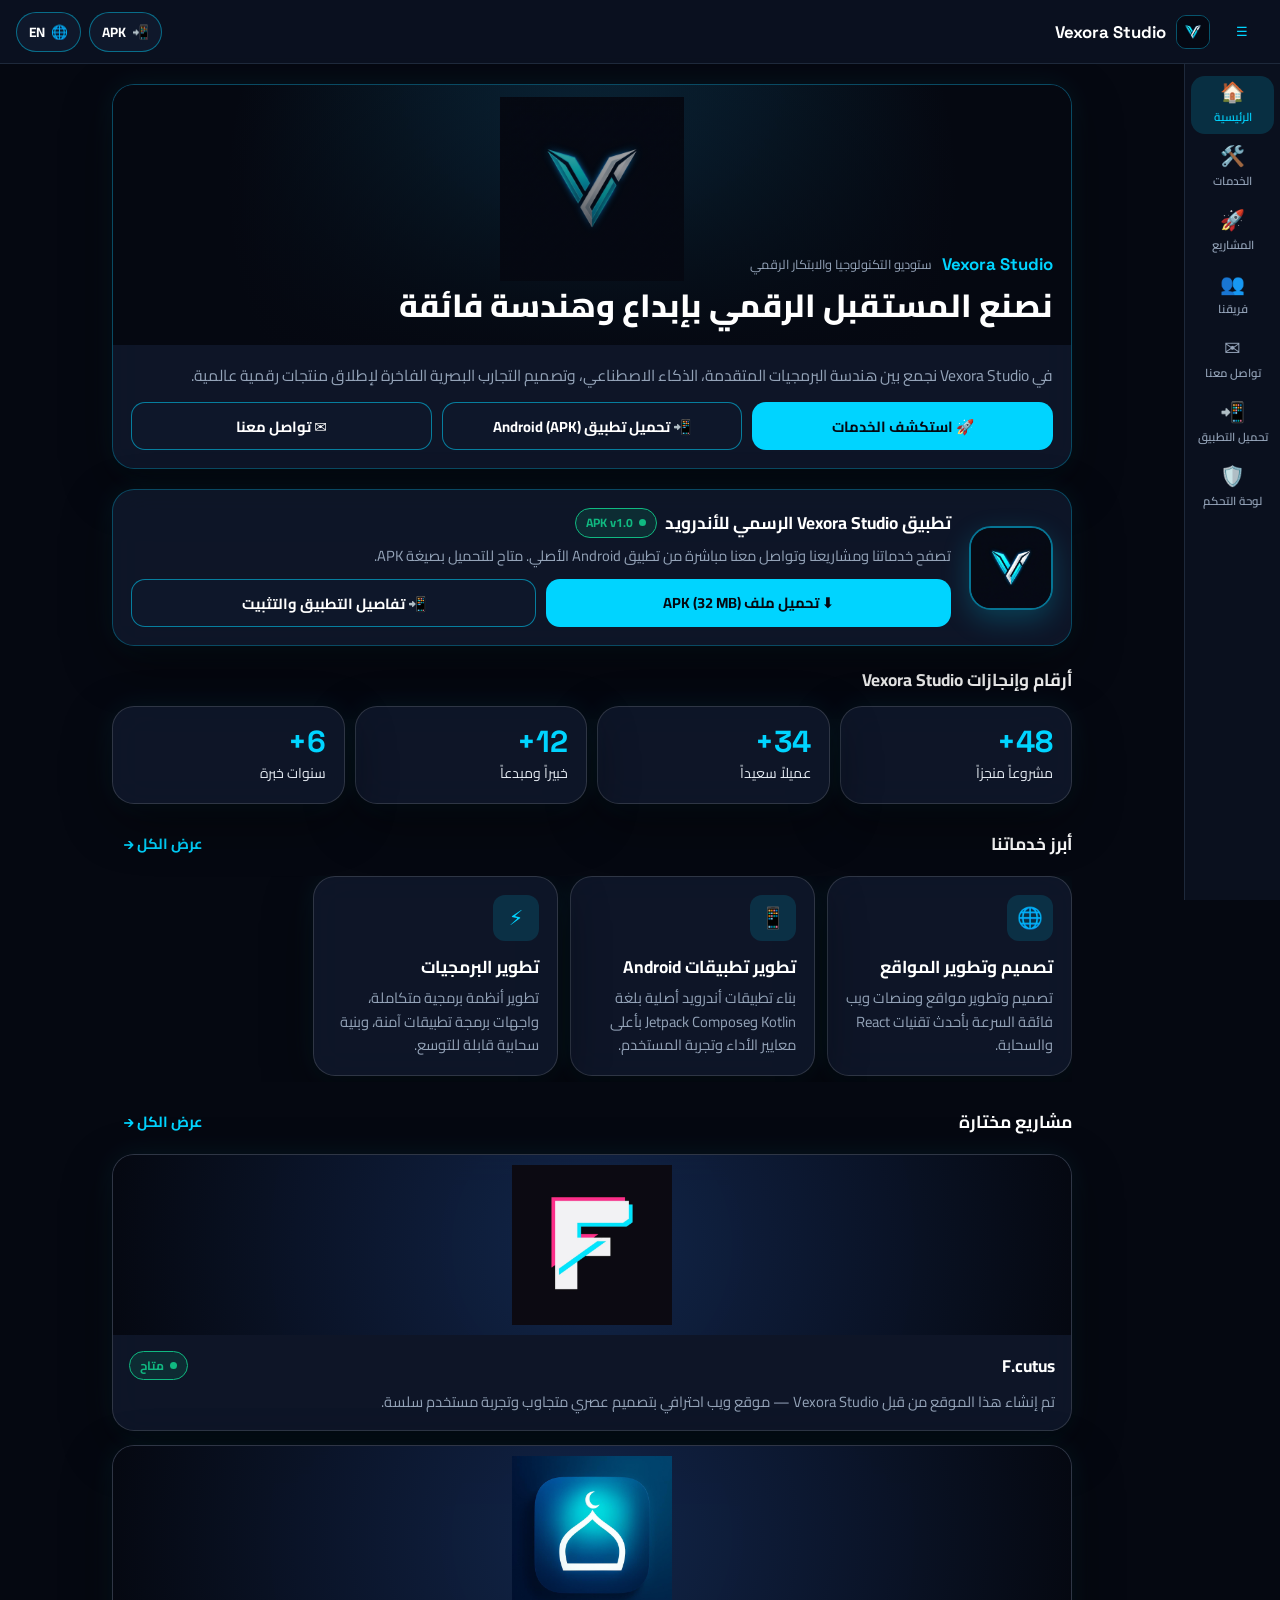
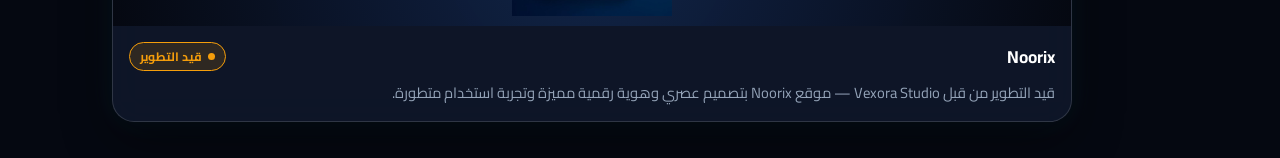
==== index.html @ 7e437d77 "chore: add cache busting to assets Append version query strings to CSS and JS file references to ens" ====
<!DOCTYPE html>
<html lang="ar" dir="rtl">
<head>
  <meta charset="UTF-8" />
  <meta name="viewport" content="width=device-width, initial-scale=1.0" />
  <title>Vexora Studio — ستوديو التكنولوجيا والابتكار الرقمي</title>
  <meta name="description" content="Vexora Studio — تصميم وتطوير المواقع، تطبيقات Android، الذكاء الاصطناعي، والهوية البصرية." />
  <meta property="og:image" content="website/vexora-logo.png" />
  <link id="faviconLink" rel="icon" type="image/png" href="website/vexora-logo.png" />
  <link rel="preconnect" href="https://fonts.googleapis.com" />
  <link rel="preconnect" href="https://fonts.gstatic.com" crossorigin />
  <link href="https://fonts.googleapis.com/css2?family=Cairo:wght@400;600;700;800&family=Plus+Jakarta+Sans:wght@400;500;600;700;800&family=Space+Grotesk:wght@500;700&display=swap" rel="stylesheet" />
  <link rel="stylesheet" href="website/styles.css?v=20261126" />
</head>
<body>
  <div class="ambient-bg" aria-hidden="true">
    <div class="glow glow-cyan"></div>
    <div class="glow glow-blue"></div>
  </div>

  <!-- TopAppBar -->
  <header class="top-app-bar">
    <div class="topbar-start">
      <button id="mobileMenuBtn" class="icon-btn" type="button" aria-label="Menu">☰</button>
      <button id="brandHomeBtn" class="brand-btn" type="button">
        <img class="brand-svg" src="website/vexora-logo.png" alt="Vexora Studio" />
        <span class="brand-name">Vexora Studio</span>
      </button>
    </div>

    <div class="topbar-actions">
      <button id="topbarDownloadBtn" class="lang-chip" type="button" aria-label="Download Android APK">
        <span>📲</span>
        <span id="topbarDownloadLabel">APK</span>
      </button>
      <button id="langToggleBtn" class="lang-chip" type="button" aria-label="Toggle Language">
        <span>🌐</span>
        <span id="langToggleLabel">EN</span>
      </button>
    </div>
  </header>

  <!-- App Shell: NavigationRail + Screen Container -->
  <div class="app-shell">
    <aside id="navRail" class="nav-rail" aria-label="Primary Navigation"></aside>
    <main class="main-content">
      <div id="screenContainer" class="screen-container"></div>
    </main>
  </div>

  <!-- Mobile Bottom NavigationBar -->
  <nav id="bottomNav" class="bottom-nav" aria-label="Bottom Navigation"></nav>

  <!-- ModalNavigationDrawer -->
  <div id="drawerBackdrop" class="drawer-backdrop" hidden></div>
  <aside id="drawerSheet" class="drawer-sheet" hidden aria-label="Navigation Drawer">
    <div class="drawer-header">
      <div style="display:flex;align-items:center;gap:10px;">
        <img class="brand-svg" src="website/vexora-logo.png" alt="Vexora Studio" />
        <div>
          <div class="brand-name">Vexora Studio</div>
          <span id="drawerTagline" class="brand-sub">ستوديو التكنولوجيا والابتكار الرقمي</span>
        </div>
      </div>
    </div>
    <div id="drawerNavList"></div>
  </aside>

  <!-- Generic Dialog Modal -->
  <div id="modalBackdrop" class="modal-backdrop" role="dialog" aria-modal="true" hidden>
    <div class="glass-card modal-card highlight-border">
      <div class="row-between">
        <h3 id="modalTitle" class="card-title" style="color:var(--neon-cyan);"></h3>
        <button id="closeModalBtn" type="button" class="icon-btn" aria-label="Close">✕</button>
      </div>
      <div id="modalBody" class="stack-list"></div>
    </div>
  </div>

  <div id="toast" class="toast" role="status" aria-live="polite" hidden></div>

  <script src="website/app.js?v=20261126"></script>
</body>
</html>
---- website/styles.css ----
:root {
  --bg-obsidian: #050811;
  --bg-surface: #0b1120;
  --bg-elevated: #111a2e;
  --glass-fill: rgba(17, 26, 46, 0.8);
  --glass-border: rgba(0, 212, 255, 0.28);
  --glass-white-border: rgba(255, 255, 255, 0.14);

  --neon-cyan: #00d4ff;
  --neon-cyan-glow: rgba(0, 212, 255, 0.35);
  --electric-blue: #2979ff;
  --deep-cobalt: #0a2540;

  --text-primary: #ffffff;
  --text-soft: #e2e8f0;
  --text-muted: #94a3b8;
  --subtle-outline: #1e293b;

  --success: #10b981;
  --warning: #f59e0b;
  --error: #f43f5e;

  --radius-lg: 22px;
  --radius-md: 14px;
  --radius-sm: 10px;
  --shadow-glow: 0 18px 50px rgba(0, 0, 0, 0.45), 0 0 28px rgba(0, 212, 255, 0.08);
  --topbar-h: 64px;
  --bottombar-h: 68px;
  --rail-w: 96px;
}

*,
*::before,
*::after {
  box-sizing: border-box;
}

html,
body {
  margin: 0;
  padding: 0;
  min-height: 100%;
  background-color: var(--bg-obsidian);
  color: var(--text-primary);
  font-family: "Cairo", "Plus Jakarta Sans", system-ui, -apple-system, sans-serif;
  line-height: 1.6;
  overflow-x: hidden;
}

html[dir="ltr"] body {
  font-family: "Plus Jakarta Sans", "Cairo", system-ui, -apple-system, sans-serif;
}

/* Ambient VexoraBackground */
.ambient-bg {
  position: fixed;
  inset: 0;
  z-index: -1;
  pointer-events: none;
  overflow: hidden;
}

.glow {
  position: absolute;
  border-radius: 50%;
  filter: blur(110px);
}

.glow-cyan {
  width: 520px;
  height: 520px;
  top: -140px;
  inset-inline-end: -100px;
  background: radial-gradient(circle, rgba(0, 212, 255, 0.2), transparent 70%);
}

.glow-blue {
  width: 540px;
  height: 540px;
  bottom: -160px;
  inset-inline-start: -120px;
  background: radial-gradient(circle, rgba(41, 121, 255, 0.16), transparent 70%);
}

/* Top App Bar */
.top-app-bar {
  position: sticky;
  top: 0;
  z-index: 40;
  height: var(--topbar-h);
  display: flex;
  align-items: center;
  justify-content: space-between;
  padding: 0 16px;
  background: rgba(11, 17, 32, 0.94);
  backdrop-filter: blur(16px);
  border-bottom: 1px solid var(--subtle-outline);
}

.topbar-start {
  display: flex;
  align-items: center;
  gap: 10px;
}

.icon-btn {
  width: 44px;
  height: 44px;
  border-radius: 12px;
  border: 1px solid transparent;
  background: transparent;
  color: var(--neon-cyan);
  display: grid;
  place-items: center;
  cursor: pointer;
  transition: background 0.18s ease, border-color 0.18s ease;
}

.icon-btn:hover {
  background: rgba(0, 212, 255, 0.1);
  border-color: rgba(0, 212, 255, 0.28);
}

.icon-btn.danger {
  color: var(--error);
}

.icon-btn.danger:hover {
  background: rgba(244, 63, 94, 0.12);
  border-color: rgba(244, 63, 94, 0.35);
}

.brand-btn {
  display: inline-flex;
  align-items: center;
  gap: 10px;
  background: none;
  border: none;
  padding: 0;
  color: inherit;
  cursor: pointer;
  text-align: start;
}

.brand-svg {
  width: 34px;
  height: 34px;
  border-radius: 10px;
  object-fit: cover;
  border: 1px solid rgba(0, 212, 255, 0.35);
  flex-shrink: 0;
}

.brand-name {
  font-family: "Space Grotesk", "Cairo", sans-serif;
  font-weight: 700;
  font-size: 1.05rem;
}

.brand-sub {
  display: block;
  font-size: 0.72rem;
  color: var(--neon-cyan);
}

.topbar-actions {
  display: flex;
  align-items: center;
  gap: 8px;
}

.lang-chip {
  display: inline-flex;
  align-items: center;
  gap: 6px;
  min-height: 40px;
  padding: 0 12px;
  border-radius: 999px;
  border: 1px solid rgba(0, 212, 255, 0.45);
  background: rgba(17, 26, 46, 0.85);
  color: var(--text-primary);
  font-family: inherit;
  font-weight: 700;
  font-size: 0.85rem;
  cursor: pointer;
}

.lang-chip:hover {
  border-color: var(--neon-cyan);
}

.user-pill {
  display: inline-flex;
  align-items: center;
  gap: 6px;
  min-height: 40px;
  padding: 0 12px;
  border-radius: 999px;
  border: 1px solid var(--glass-white-border);
  background: rgba(17, 26, 46, 0.65);
  color: var(--text-soft);
  font-family: inherit;
  font-size: 0.82rem;
  font-weight: 600;
  cursor: pointer;
}

.user-pill:hover {
  border-color: var(--neon-cyan);
}

/* App Shell Layout (Nav Rail + Main Content) */
.app-shell {
  display: flex;
  min-height: calc(100vh - var(--topbar-h));
}

.nav-rail {
  width: var(--rail-w);
  flex-shrink: 0;
  position: sticky;
  top: var(--topbar-h);
  height: calc(100vh - var(--topbar-h));
  background: rgba(11, 17, 32, 0.92);
  border-inline-end: 1px solid var(--subtle-outline);
  display: flex;
  flex-direction: column;
  align-items: center;
  padding: 12px 6px;
  gap: 6px;
  overflow-y: auto;
}

.rail-item {
  width: 100%;
  min-height: 58px;
  padding: 6px 4px;
  border-radius: 14px;
  border: none;
  background: transparent;
  color: var(--text-muted);
  display: flex;
  flex-direction: column;
  align-items: center;
  justify-content: center;
  gap: 4px;
  font-family: inherit;
  font-size: 0.72rem;
  font-weight: 600;
  cursor: pointer;
  transition: background 0.18s ease, color 0.18s ease;
}

.rail-item:hover {
  color: var(--text-primary);
  background: rgba(255, 255, 255, 0.05);
}

.rail-item.active {
  color: var(--neon-cyan);
  background: rgba(0, 212, 255, 0.16);
}

.rail-icon {
  font-size: 1.25rem;
  line-height: 1;
}

.main-content {
  flex: 1;
  min-width: 0;
  padding: 20px 16px 36px;
  display: flex;
  justify-content: center;
}

.screen-container {
  width: min(960px, 100%);
  display: flex;
  flex-direction: column;
  gap: 20px;
}

/* Bottom Navigation Bar (Mobile) */
.bottom-nav {
  display: none;
  position: fixed;
  bottom: 0;
  inset-inline: 0;
  z-index: 40;
  height: var(--bottombar-h);
  background: rgba(11, 17, 32, 0.97);
  backdrop-filter: blur(16px);
  border-top: 1px solid var(--subtle-outline);
  padding: 4px 6px;
  justify-content: space-around;
  align-items: center;
}

.bottom-item {
  flex: 1;
  height: 56px;
  border-radius: 14px;
  border: none;
  background: transparent;
  color: var(--text-muted);
  display: flex;
  flex-direction: column;
  align-items: center;
  justify-content: center;
  gap: 3px;
  font-family: inherit;
  font-size: 0.7rem;
  font-weight: 600;
  cursor: pointer;
}

.bottom-item.active {
  color: var(--neon-cyan);
  background: rgba(0, 212, 255, 0.14);
}

/* Slide-out Modal Drawer */
.drawer-backdrop {
  position: fixed;
  inset: 0;
  z-index: 80;
  background: rgba(5, 8, 17, 0.72);
  backdrop-filter: blur(4px);
}

.drawer-backdrop[hidden] {
  display: none;
}

.drawer-sheet {
  position: fixed;
  top: 0;
  bottom: 0;
  inset-inline-start: 0;
  width: min(310px, 84vw);
  z-index: 90;
  background: var(--bg-surface);
  border-inline-end: 1px solid var(--glass-border);
  display: flex;
  flex-direction: column;
  padding: 18px 14px;
  gap: 6px;
  overflow-y: auto;
}

.drawer-sheet[hidden] {
  display: none;
}

.drawer-header {
  display: flex;
  flex-direction: column;
  gap: 6px;
  padding: 6px 8px 14px;
  border-bottom: 1px solid var(--glass-white-border);
  margin-bottom: 6px;
}

.drawer-email {
  font-size: 0.82rem;
  color: var(--neon-cyan);
  word-break: break-all;
}

.drawer-item {
  width: 100%;
  min-height: 46px;
  padding: 0 14px;
  border-radius: 12px;
  border: none;
  background: transparent;
  color: var(--text-soft);
  display: flex;
  align-items: center;
  gap: 12px;
  font-family: inherit;
  font-size: 0.94rem;
  font-weight: 600;
  cursor: pointer;
  text-align: start;
}

.drawer-item:hover {
  background: rgba(255, 255, 255, 0.06);
}

.drawer-item.active {
  background: rgba(0, 212, 255, 0.16);
  color: var(--neon-cyan);
}

.drawer-spacer {
  flex: 1;
}

.drawer-divider {
  height: 1px;
  background: var(--glass-white-border);
  margin: 8px 0;
}

/* Glass Card */
.glass-card {
  background: var(--glass-fill);
  backdrop-filter: blur(18px);
  -webkit-backdrop-filter: blur(18px);
  border: 1px solid var(--glass-white-border);
  border-radius: var(--radius-lg);
  padding: 18px;
  box-shadow: var(--shadow-glow);
}

.glass-card.highlight-border {
  border-color: var(--glass-border);
}

.glass-card.no-pad {
  padding: 0;
  overflow: hidden;
}

/* Home Hero */
.hero-banner-wrap {
  position: relative;
  height: 260px;
  width: 100%;
  overflow: hidden;
  background: radial-gradient(circle at center 38%, rgba(0, 212, 255, 0.14), #050811 72%);
}

.hero-banner-img {
  width: 100%;
  height: 100%;
  object-fit: contain;
  padding: 12px 16px 64px;
  display: block;
}

.hero-banner-gradient {
  position: absolute;
  inset: 0;
  background: linear-gradient(
    to bottom,
    rgba(5, 8, 17, 0.18) 0%,
    rgba(5, 8, 17, 0.95) 100%
  );
}

.hero-banner-overlay {
  position: absolute;
  inset-inline: 0;
  bottom: 0;
  padding: 18px;
  display: flex;
  flex-direction: column;
  gap: 8px;
}

.hero-title {
  margin: 0;
  font-size: clamp(1.35rem, 2.8vw, 2rem);
  font-weight: 800;
  line-height: 1.3;
}

.hero-body {
  padding: 18px;
  display: flex;
  flex-direction: column;
  gap: 14px;
}

.hero-subtitle {
  margin: 0;
  color: var(--text-muted);
  font-size: 0.98rem;
}

.btn-row {
  display: flex;
  flex-wrap: wrap;
  gap: 10px;
}

.btn-row > .btn {
  flex: 1;
  min-width: 150px;
}

/* Buttons */
.btn {
  display: inline-flex;
  align-items: center;
  justify-content: center;
  gap: 8px;
  min-height: 48px;
  padding: 0 18px;
  border-radius: var(--radius-md);
  font-family: inherit;
  font-size: 0.92rem;
  font-weight: 700;
  cursor: pointer;
  border: 1px solid transparent;
  text-decoration: none;
  transition: transform 0.15s ease, box-shadow 0.2s ease, background 0.2s ease;
}

.btn:hover {
  transform: translateY(-1px);
}

.btn-sm {
  min-height: 40px;
  padding: 0 14px;
  font-size: 0.84rem;
}

.btn-full {
  width: 100%;
}

.btn-primary {
  background: var(--neon-cyan);
  color: #050811;
}

.btn-outline {
  background: rgba(17, 26, 46, 0.55);
  color: var(--text-primary);
  border-color: rgba(0, 212, 255, 0.55);
}

.btn-outline:hover {
  background: rgba(0, 212, 255, 0.12);
}

.btn-text {
  background: transparent;
  color: var(--neon-cyan);
  min-height: 40px;
  padding: 0 10px;
}

/* Stats Grid (2x2 on mobile, 4 cols on wide) */
.stats-grid {
  display: grid;
  grid-template-columns: repeat(4, 1fr);
  gap: 10px;
}

.stat-value {
  font-family: "Space Grotesk", "Cairo", sans-serif;
  font-size: 1.9rem;
  font-weight: 700;
  color: var(--neon-cyan);
  line-height: 1.1;
}

.stat-label {
  margin-top: 4px;
  font-size: 0.88rem;
  color: var(--text-soft);
}

/* Section Headers */
.section-header-row {
  display: flex;
  align-items: center;
  justify-content: space-between;
  gap: 12px;
}

.screen-title {
  margin: 0;
  font-size: clamp(1.4rem, 2.5vw, 1.85rem);
  font-weight: 800;
}

.screen-subtitle {
  margin: 4px 0 0;
  color: var(--text-muted);
  font-size: 0.96rem;
}

/* Horizontal Featured Services Row */
.horizontal-scroll {
  display: flex;
  gap: 12px;
  overflow-x: auto;
  padding-bottom: 6px;
}

.featured-srv-card {
  width: 245px;
  flex-shrink: 0;
  cursor: pointer;
}

.service-icon-box {
  width: 46px;
  height: 46px;
  border-radius: 12px;
  display: grid;
  place-items: center;
  background: rgba(0, 212, 255, 0.14);
  color: var(--neon-cyan);
  font-size: 1.3rem;
}

/* Filter Chips & Segmented Tabs */
.chips-scroll {
  display: flex;
  flex-wrap: wrap;
  gap: 8px;
}

.chip-btn {
  min-height: 38px;
  padding: 0 14px;
  border-radius: 999px;
  border: 1px solid var(--subtle-outline);
  background: var(--bg-surface);
  color: var(--text-soft);
  font-family: inherit;
  font-size: 0.84rem;
  font-weight: 600;
  cursor: pointer;
}

.chip-btn.active {
  background: rgba(0, 212, 255, 0.2);
  color: var(--neon-cyan);
  border-color: var(--neon-cyan);
}

.tab-strip {
  display: flex;
  border-bottom: 1px solid var(--subtle-outline);
  background: rgba(11, 17, 32, 0.7);
  border-radius: 14px 14px 0 0;
  overflow-x: auto;
}

.tab-strip-btn {
  flex: 1;
  min-height: 48px;
  padding: 0 14px;
  border: none;
  border-bottom: 2px solid transparent;
  background: transparent;
  color: var(--text-muted);
  font-family: inherit;
  font-size: 0.9rem;
  font-weight: 700;
  cursor: pointer;
  white-space: nowrap;
}

.tab-strip-btn.active {
  color: var(--neon-cyan);
  border-bottom-color: var(--neon-cyan);
  background: rgba(0, 212, 255, 0.08);
}

/* Cards & Grids */
.stack-list {
  display: flex;
  flex-direction: column;
  gap: 14px;
}

.two-col-grid {
  display: grid;
  grid-template-columns: repeat(auto-fill, minmax(310px, 1fr));
  gap: 14px;
}

.project-img {
  width: 100%;
  height: 180px;
  object-fit: cover;
  display: block;
  background: var(--bg-surface);
}

.project-img.contain {
  object-fit: contain;
  padding: 10px;
  background: radial-gradient(circle, rgba(41, 121, 255, 0.16), #050811);
}

.card-inner {
  padding: 16px;
  display: flex;
  flex-direction: column;
  gap: 10px;
}

.row-between {
  display: flex;
  align-items: center;
  justify-content: space-between;
  gap: 10px;
}

.card-title {
  margin: 0;
  font-size: 1.08rem;
  font-weight: 700;
}

.muted-text {
  color: var(--text-muted);
  font-size: 0.92rem;
  margin: 0;
}

/* Status Pill & Tech Chip */
.status-pill {
  display: inline-flex;
  align-items: center;
  gap: 6px;
  padding: 4px 10px;
  border-radius: 999px;
  font-size: 0.76rem;
  font-weight: 700;
  border: 1px solid currentColor;
  white-space: nowrap;
}

.status-pill.cyan {
  color: var(--neon-cyan);
  background: rgba(0, 212, 255, 0.14);
}
.status-pill.success {
  color: var(--success);
  background: rgba(16, 185, 129, 0.14);
}
.status-pill.warning {
  color: var(--warning);
  background: rgba(245, 158, 11, 0.14);
}
.status-pill.error {
  color: var(--error);
  background: rgba(244, 63, 94, 0.14);
}

.pill-dot {
  width: 7px;
  height: 7px;
  border-radius: 50%;
  background: currentColor;
}

.tech-chip {
  display: inline-block;
  padding: 4px 10px;
  border-radius: 8px;
  font-size: 0.76rem;
  font-weight: 600;
  background: rgba(30, 41, 59, 0.75);
  border: 1px solid var(--glass-white-border);
  color: var(--text-soft);
}

.chips-wrap {
  display: flex;
  flex-wrap: wrap;
  gap: 6px;
}

/* Team Banner & Avatar */
.team-banner {
  width: 100%;
  height: 165px;
  object-fit: cover;
  border-radius: var(--radius-lg);
  display: block;
}

.member-row {
  display: flex;
  align-items: center;
  gap: 14px;
}

.member-avatar-img {
  width: 68px;
  height: 68px;
  border-radius: 50%;
  object-fit: cover;
  border: 2px solid var(--neon-cyan);
  flex-shrink: 0;
}

.member-avatar-fallback {
  width: 58px;
  height: 58px;
  border-radius: 50%;
  display: grid;
  place-items: center;
  background: var(--deep-cobalt);
  border: 1.5px solid var(--neon-cyan);
  color: var(--neon-cyan);
  font-weight: 700;
  font-size: 1.05rem;
  flex-shrink: 0;
}

/* Forms */
.field {
  display: flex;
  flex-direction: column;
  gap: 6px;
}

.field label {
  font-size: 0.85rem;
  font-weight: 600;
  color: var(--text-soft);
}

.field input,
.field textarea,
.field select {
  width: 100%;
  padding: 12px 14px;
  border-radius: var(--radius-sm);
  border: 1px solid var(--subtle-outline);
  background: var(--bg-surface);
  color: var(--text-primary);
  font-family: inherit;
  font-size: 0.94rem;
  outline: none;
}

.field input:focus,
.field textarea:focus,
.field select:focus {
  border-color: var(--neon-cyan);
}

.checkbox-row {
  display: flex;
  align-items: center;
  gap: 10px;
  font-size: 0.9rem;
  cursor: pointer;
}

.checkbox-row input {
  width: 18px;
  height: 18px;
  accent-color: var(--neon-cyan);
}

.error-text {
  color: var(--error);
  font-size: 0.86rem;
}

.success-text {
  color: var(--success);
  font-size: 0.86rem;
}

/* AI Assistant */
.chat-box {
  min-height: 320px;
  max-height: 430px;
  overflow-y: auto;
  display: flex;
  flex-direction: column;
  gap: 10px;
  padding: 12px;
  border-radius: var(--radius-md);
  background: rgba(5, 8, 17, 0.7);
  border: 1px solid var(--subtle-outline);
}

.chat-bubble {
  max-width: 86%;
  padding: 12px 15px;
  border-radius: 16px;
  white-space: pre-line;
  font-size: 0.92rem;
}

.chat-bubble.bot {
  align-self: flex-start;
  background: var(--bg-elevated);
  border: 1px solid rgba(0, 212, 255, 0.25);
  color: var(--text-soft);
}

.chat-bubble.user {
  align-self: flex-end;
  background: rgba(0, 212, 255, 0.16);
  border: 1px solid rgba(0, 212, 255, 0.48);
}

.chat-input-row {
  display: flex;
  gap: 10px;
}

.chat-input-row input {
  flex: 1;
  min-height: 48px;
  padding: 0 14px;
  border-radius: var(--radius-md);
  border: 1px solid var(--subtle-outline);
  background: var(--bg-surface);
  color: var(--text-primary);
  font-family: inherit;
  font-size: 0.94rem;
}

/* Modal & Toast */
.modal-backdrop {
  position: fixed;
  inset: 0;
  z-index: 100;
  background: rgba(5, 8, 17, 0.8);
  backdrop-filter: blur(8px);
  display: grid;
  place-items: center;
  padding: 16px;
}

.modal-backdrop[hidden] {
  display: none;
}

.modal-card {
  width: min(560px, 100%);
  max-height: 88vh;
  overflow-y: auto;
  display: flex;
  flex-direction: column;
  gap: 12px;
}

.pdf-frame {
  width: 100%;
  height: 420px;
  border: 1px solid var(--subtle-outline);
  border-radius: 12px;
  background: #ffffff;
}

.toast {
  position: fixed;
  bottom: 84px;
  inset-inline-end: 20px;
  z-index: 120;
  padding: 12px 18px;
  border-radius: 12px;
  background: var(--bg-elevated);
  border: 1px solid var(--neon-cyan);
  color: var(--text-primary);
  box-shadow: var(--shadow-glow);
  font-weight: 600;
}

@media (max-width: 760px) {
  .nav-rail {
    display: none;
  }

  .bottom-nav {
    display: flex;
  }

  .main-content {
    padding-bottom: calc(var(--bottombar-h) + 24px);
  }

  .stats-grid {
    grid-template-columns: repeat(2, 1fr);
  }
}

/* Android APK Download Section */
.app-download-hero {
  display: flex;
  flex-wrap: wrap;
  align-items: center;
  gap: 18px;
}

.app-icon-badge {
  width: 84px;
  height: 84px;
  border-radius: 22px;
  object-fit: cover;
  border: 2px solid rgba(0, 212, 255, 0.5);
  box-shadow: 0 10px 28px rgba(0, 212, 255, 0.22);
  flex-shrink: 0;
}

.spec-grid {
  display: grid;
  grid-template-columns: repeat(auto-fit, minmax(150px, 1fr));
  gap: 10px;
}

.spec-item {
  background: rgba(17, 26, 46, 0.55);
  border: 1px solid var(--glass-white-border);
  border-radius: 14px;
  padding: 12px;
}

.spec-label {
  font-size: 0.78rem;
  color: var(--text-muted);
}

.spec-value {
  margin-top: 4px;
  font-weight: 700;
  color: var(--neon-cyan);
  font-family: "Space Grotesk", "Cairo", sans-serif;
  word-break: break-word;
}

.install-steps {
  display: flex;
  flex-direction: column;
  gap: 12px;
}

.install-step {
  display: flex;
  align-items: flex-start;
  gap: 12px;
}

.install-step-num {
  width: 28px;
  height: 28px;
  border-radius: 50%;
  background: rgba(0, 212, 255, 0.18);
  border: 1px solid rgba(0, 212, 255, 0.45);
  color: var(--neon-cyan);
  font-weight: 700;
  font-size: 0.85rem;
  display: grid;
  place-items: center;
  flex-shrink: 0;
}
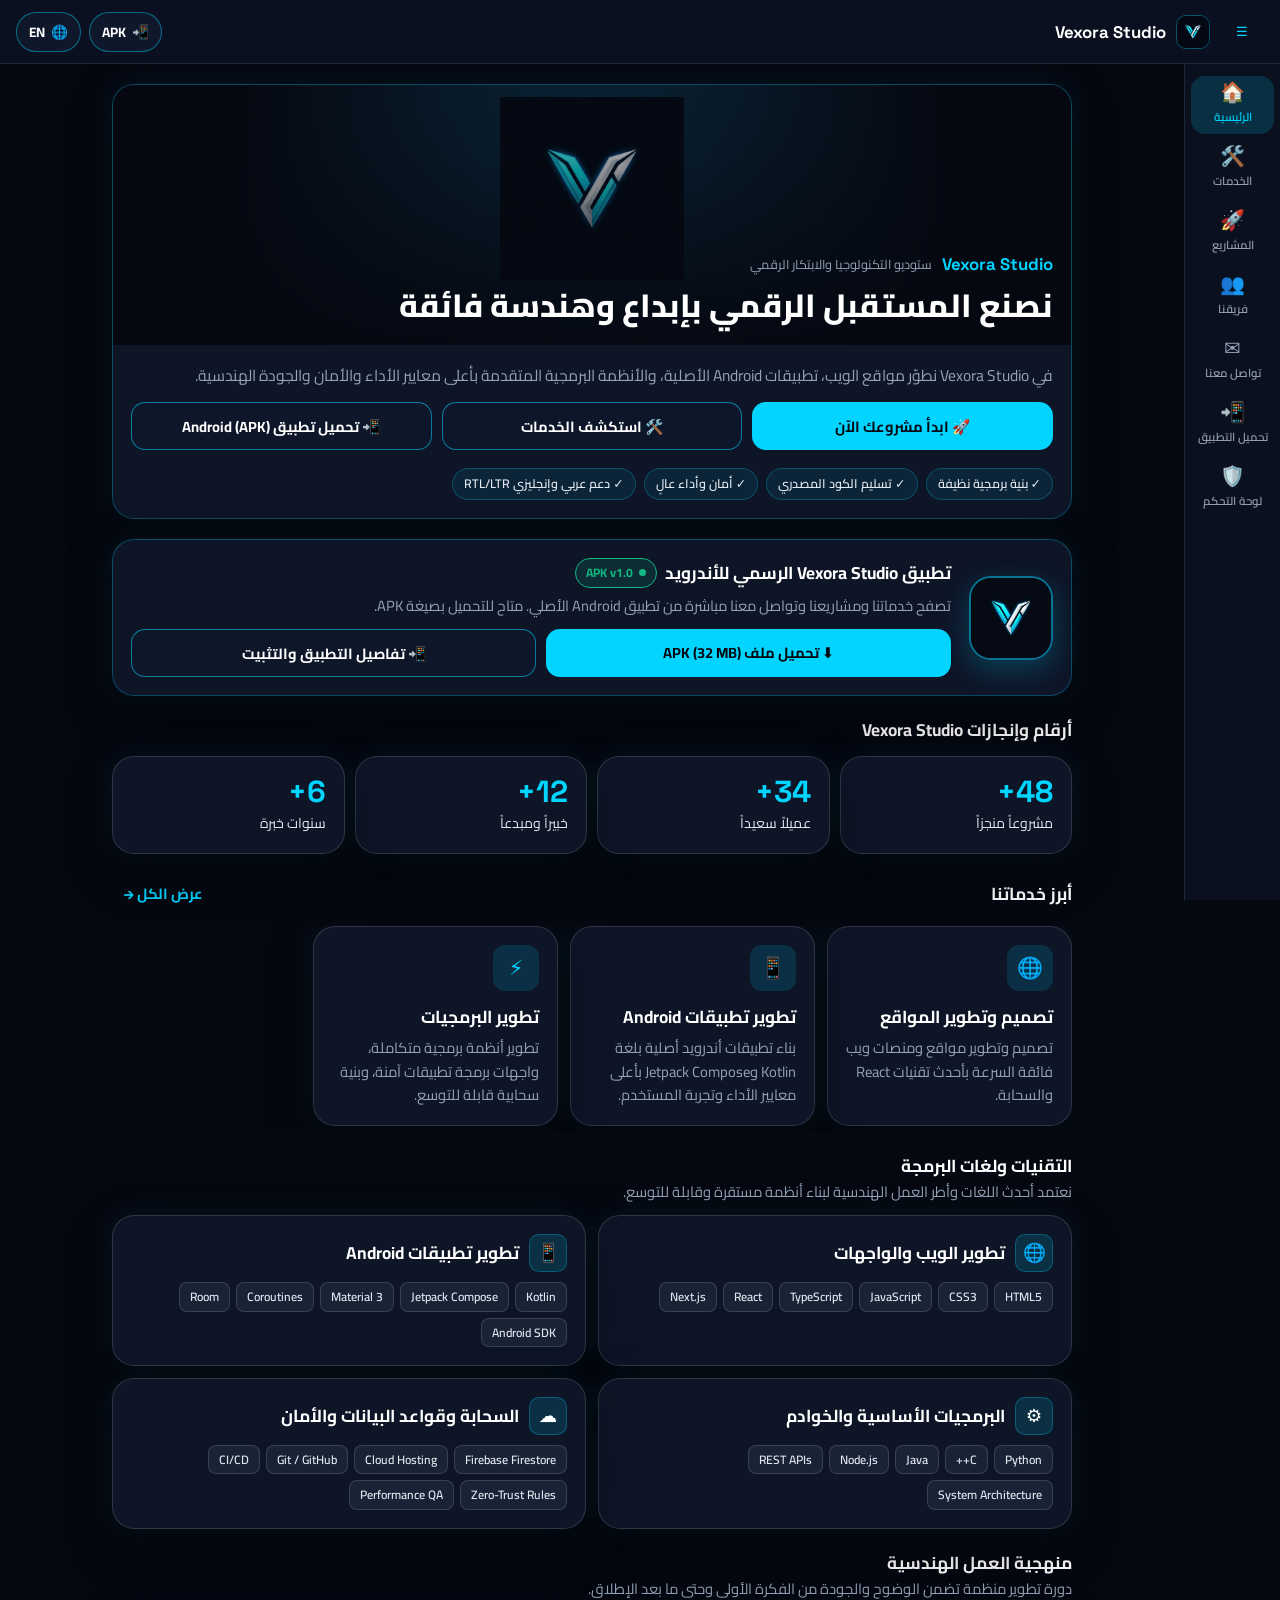
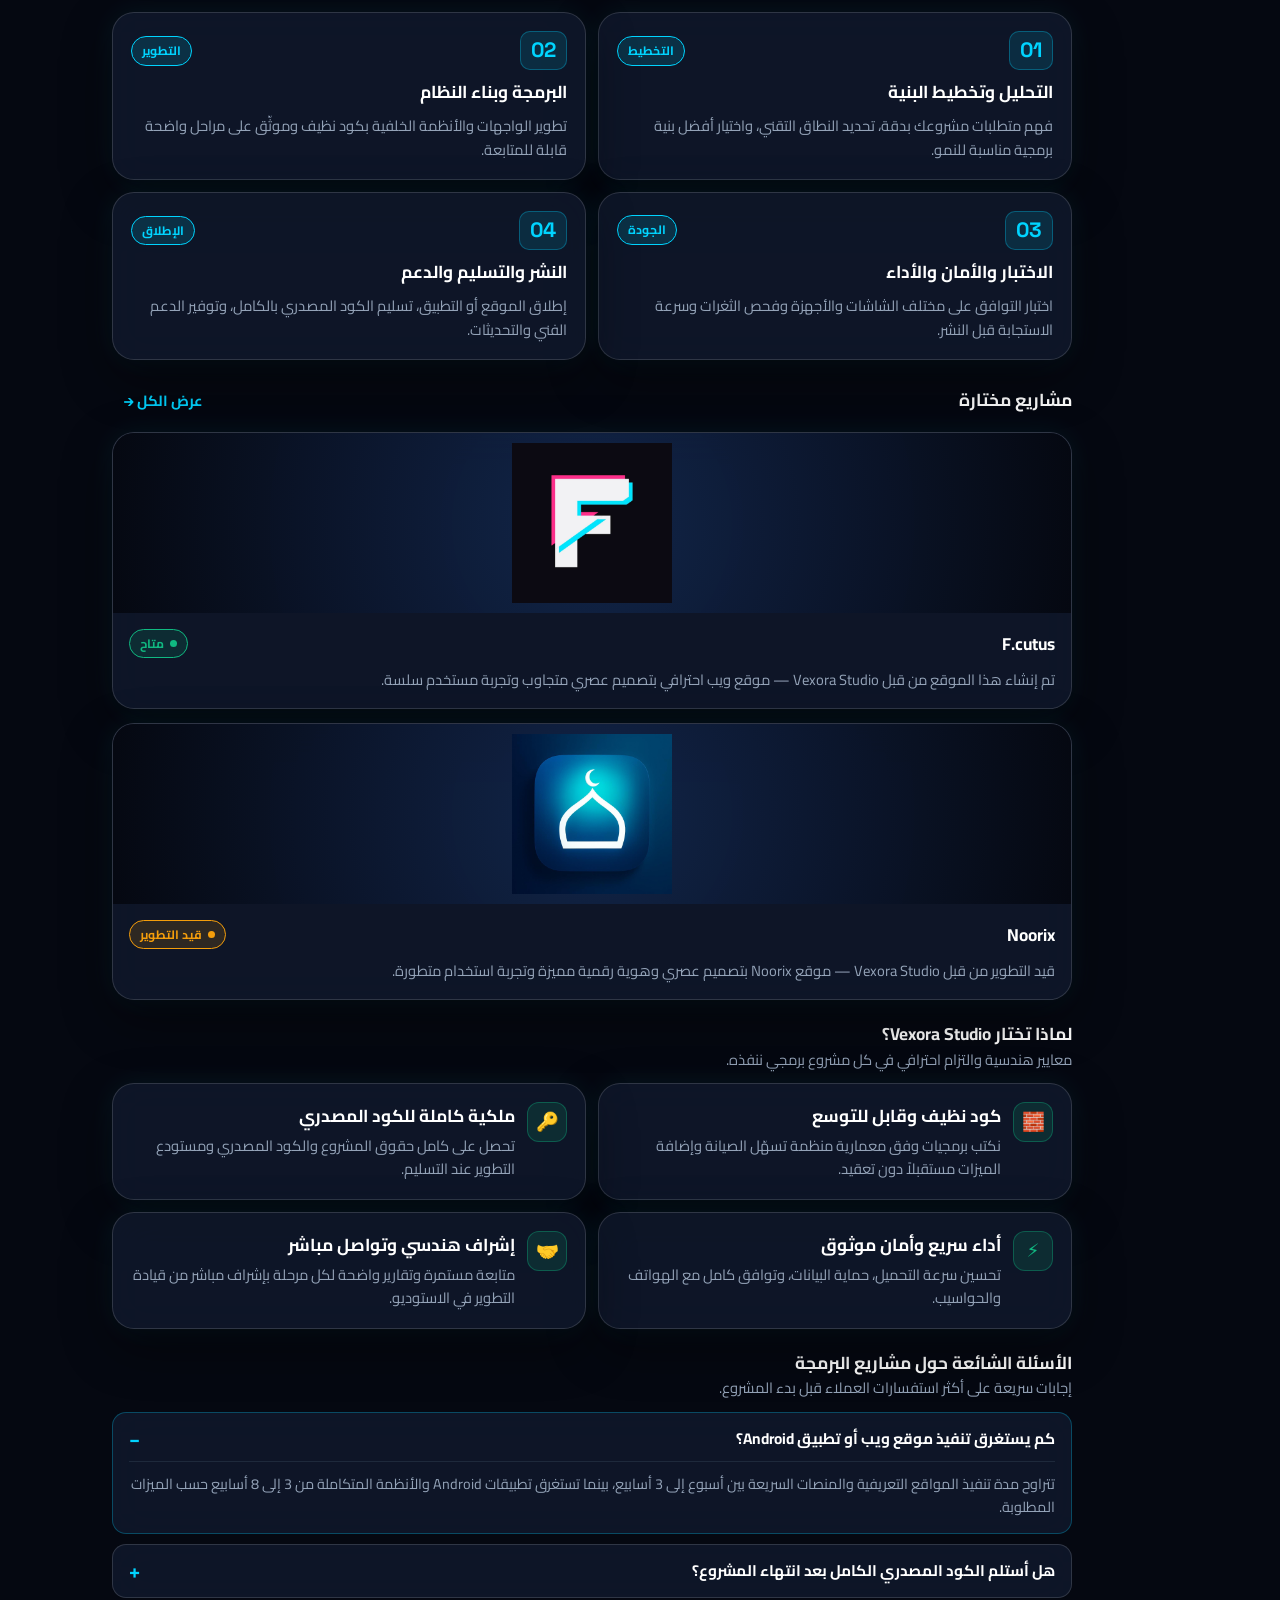
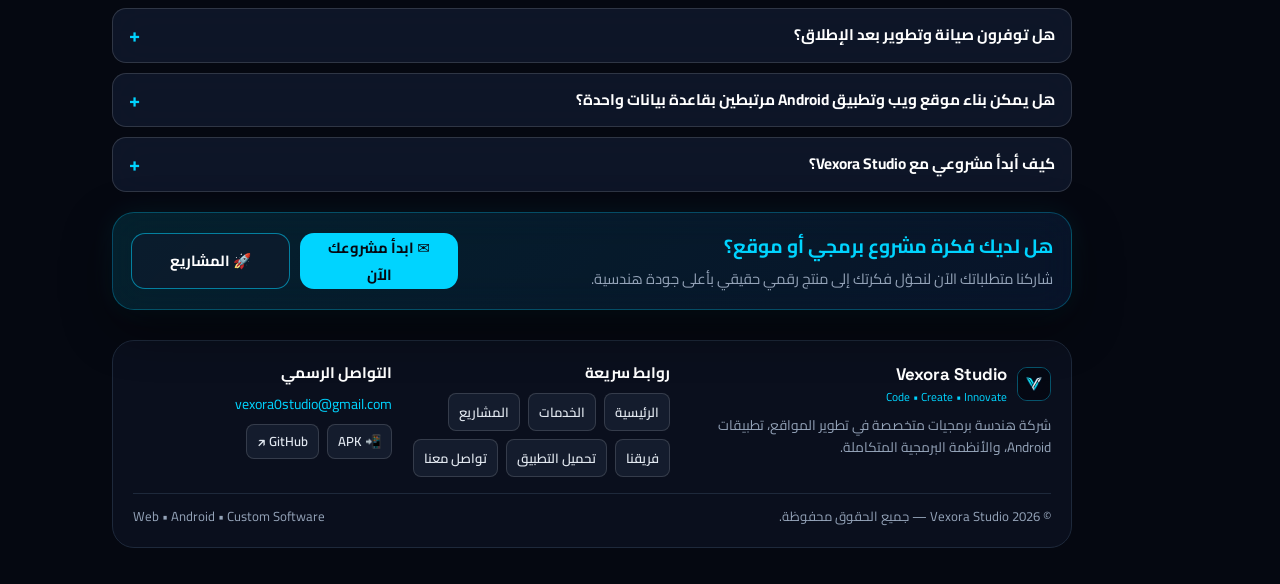
==== commit 305869a9: "feat: enhance homepage with tech stack and branding Updated meta tags for improved SEO and social sh" ====
--- a/index.html
+++ b/index.html
@@ -3,14 +3,18 @@
 <head>
   <meta charset="UTF-8" />
   <meta name="viewport" content="width=device-width, initial-scale=1.0" />
-  <title>Vexora Studio — ستوديو التكنولوجيا والابتكار الرقمي</title>
-  <meta name="description" content="Vexora Studio — تصميم وتطوير المواقع، تطبيقات Android، الذكاء الاصطناعي، والهوية البصرية." />
+  <title>Vexora Studio — شركة هندسة البرمجيات وتطوير المواقع وتطبيقات Android</title>
+  <meta name="description" content="Vexora Studio — شركة برمجيات وهندسة رقمية متخصصة في تطوير المواقع، تطبيقات Android، والأنظمة البرمجية المتكاملة." />
+  <meta name="theme-color" content="#050811" />
+  <meta property="og:title" content="Vexora Studio — Software Engineering Studio" />
+  <meta property="og:description" content="تطوير المواقع، تطبيقات Android الأصلية، والأنظمة البرمجية المتقدمة." />
+  <meta property="og:type" content="website" />
   <meta property="og:image" content="website/vexora-logo.png" />
   <link id="faviconLink" rel="icon" type="image/png" href="website/vexora-logo.png" />
   <link rel="preconnect" href="https://fonts.googleapis.com" />
   <link rel="preconnect" href="https://fonts.gstatic.com" crossorigin />
   <link href="https://fonts.googleapis.com/css2?family=Cairo:wght@400;600;700;800&family=Plus+Jakarta+Sans:wght@400;500;600;700;800&family=Space+Grotesk:wght@500;700&display=swap" rel="stylesheet" />
-  <link rel="stylesheet" href="website/styles.css?v=20261126" />
+  <link rel="stylesheet" href="website/styles.css?v=20261126b" />
 </head>
 <body>
   <div class="ambient-bg" aria-hidden="true">
@@ -79,6 +83,6 @@
 
   <div id="toast" class="toast" role="status" aria-live="polite" hidden></div>
 
-  <script src="website/app.js?v=20261126"></script>
+  <script src="website/app.js?v=20261126b"></script>
 </body>
 </html>
--- a/website/styles.css
+++ b/website/styles.css
@@ -1057,3 +1057,270 @@
   flex-shrink: 0;
 }
 
+/* Software Company Sections */
+.hero-trust-row {
+  display: flex;
+  flex-wrap: wrap;
+  gap: 8px;
+  padding-top: 4px;
+}
+
+.trust-badge {
+  display: inline-flex;
+  align-items: center;
+  gap: 6px;
+  padding: 5px 11px;
+  border-radius: 999px;
+  font-size: 0.78rem;
+  font-weight: 600;
+  color: var(--text-soft);
+  background: rgba(0, 212, 255, 0.08);
+  border: 1px solid rgba(0, 212, 255, 0.24);
+}
+
+.section-block {
+  display: flex;
+  flex-direction: column;
+  gap: 12px;
+}
+
+.section-desc {
+  margin: 0;
+  color: var(--text-muted);
+  font-size: 0.92rem;
+}
+
+.tech-stack-grid {
+  display: grid;
+  grid-template-columns: repeat(2, 1fr);
+  gap: 12px;
+}
+
+.tech-cat-card {
+  display: flex;
+  flex-direction: column;
+  gap: 10px;
+}
+
+.tech-cat-head {
+  display: flex;
+  align-items: center;
+  gap: 10px;
+}
+
+.tech-cat-icon {
+  width: 38px;
+  height: 38px;
+  border-radius: 10px;
+  display: grid;
+  place-items: center;
+  background: rgba(0, 212, 255, 0.14);
+  border: 1px solid rgba(0, 212, 255, 0.28);
+  font-size: 1.15rem;
+  flex-shrink: 0;
+}
+
+.process-grid {
+  display: grid;
+  grid-template-columns: repeat(2, 1fr);
+  gap: 12px;
+}
+
+.process-card {
+  display: flex;
+  flex-direction: column;
+  gap: 8px;
+}
+
+.process-top {
+  display: flex;
+  align-items: center;
+  justify-content: space-between;
+  gap: 8px;
+}
+
+.process-num {
+  font-family: "Space Grotesk", "Cairo", sans-serif;
+  font-size: 1.3rem;
+  font-weight: 700;
+  color: var(--neon-cyan);
+  background: rgba(0, 212, 255, 0.12);
+  border: 1px solid rgba(0, 212, 255, 0.3);
+  border-radius: 10px;
+  padding: 2px 10px;
+}
+
+.guarantees-grid {
+  display: grid;
+  grid-template-columns: repeat(2, 1fr);
+  gap: 12px;
+}
+
+.guarantee-card {
+  display: flex;
+  align-items: flex-start;
+  gap: 12px;
+}
+
+.guarantee-icon {
+  width: 40px;
+  height: 40px;
+  border-radius: 12px;
+  display: grid;
+  place-items: center;
+  background: rgba(16, 185, 129, 0.14);
+  border: 1px solid rgba(16, 185, 129, 0.35);
+  color: var(--success);
+  font-size: 1.15rem;
+  flex-shrink: 0;
+}
+
+.faq-list {
+  display: flex;
+  flex-direction: column;
+  gap: 10px;
+}
+
+.faq-item {
+  background: var(--glass-fill);
+  backdrop-filter: blur(18px);
+  -webkit-backdrop-filter: blur(18px);
+  border: 1px solid var(--glass-white-border);
+  border-radius: var(--radius-md);
+  padding: 14px 16px;
+  transition: border-color 0.2s ease;
+}
+
+.faq-item[open] {
+  border-color: var(--glass-border);
+}
+
+.faq-item summary {
+  list-style: none;
+  cursor: pointer;
+  font-weight: 700;
+  font-size: 0.96rem;
+  color: var(--text-primary);
+  display: flex;
+  align-items: center;
+  justify-content: space-between;
+  gap: 12px;
+}
+
+.faq-item summary::-webkit-details-marker {
+  display: none;
+}
+
+.faq-item summary::after {
+  content: "+";
+  color: var(--neon-cyan);
+  font-size: 1.25rem;
+  font-weight: 700;
+  line-height: 1;
+  flex-shrink: 0;
+}
+
+.faq-item[open] summary::after {
+  content: "−";
+}
+
+.faq-answer {
+  margin: 10px 0 0;
+  padding-top: 10px;
+  border-top: 1px solid var(--subtle-outline);
+  color: var(--text-muted);
+  font-size: 0.9rem;
+}
+
+.cta-banner {
+  display: flex;
+  flex-wrap: wrap;
+  align-items: center;
+  justify-content: space-between;
+  gap: 16px;
+  background: linear-gradient(135deg, rgba(0, 212, 255, 0.12), rgba(41, 121, 255, 0.1));
+}
+
+.form-two-col {
+  display: grid;
+  grid-template-columns: repeat(2, 1fr);
+  gap: 12px;
+}
+
+.sla-pill {
+  display: inline-flex;
+  align-items: center;
+  gap: 8px;
+  padding: 8px 12px;
+  border-radius: var(--radius-sm);
+  background: rgba(16, 185, 129, 0.12);
+  border: 1px solid rgba(16, 185, 129, 0.35);
+  color: var(--text-soft);
+  font-size: 0.84rem;
+}
+
+/* Site Footer */
+.site-footer {
+  margin-top: 10px;
+  padding: 20px;
+  background: rgba(11, 17, 32, 0.86);
+  border: 1px solid var(--subtle-outline);
+  border-radius: var(--radius-lg);
+  display: flex;
+  flex-direction: column;
+  gap: 16px;
+}
+
+.footer-grid {
+  display: grid;
+  grid-template-columns: 1.4fr 1fr 1fr;
+  gap: 18px;
+}
+
+.footer-links {
+  display: flex;
+  flex-wrap: wrap;
+  gap: 8px;
+}
+
+.footer-link-btn {
+  background: rgba(30, 41, 59, 0.55);
+  border: 1px solid var(--glass-white-border);
+  border-radius: 8px;
+  color: var(--text-soft);
+  padding: 6px 10px;
+  font-family: inherit;
+  font-size: 0.82rem;
+  font-weight: 600;
+  cursor: pointer;
+  text-decoration: none;
+}
+
+.footer-link-btn:hover {
+  border-color: var(--neon-cyan);
+  color: var(--neon-cyan);
+}
+
+.footer-bottom {
+  padding-top: 12px;
+  border-top: 1px solid var(--subtle-outline);
+  display: flex;
+  flex-wrap: wrap;
+  align-items: center;
+  justify-content: space-between;
+  gap: 8px;
+  font-size: 0.82rem;
+  color: var(--text-muted);
+}
+
+@media (max-width: 760px) {
+  .tech-stack-grid,
+  .process-grid,
+  .guarantees-grid,
+  .form-two-col,
+  .footer-grid {
+    grid-template-columns: 1fr;
+  }
+}
+
+
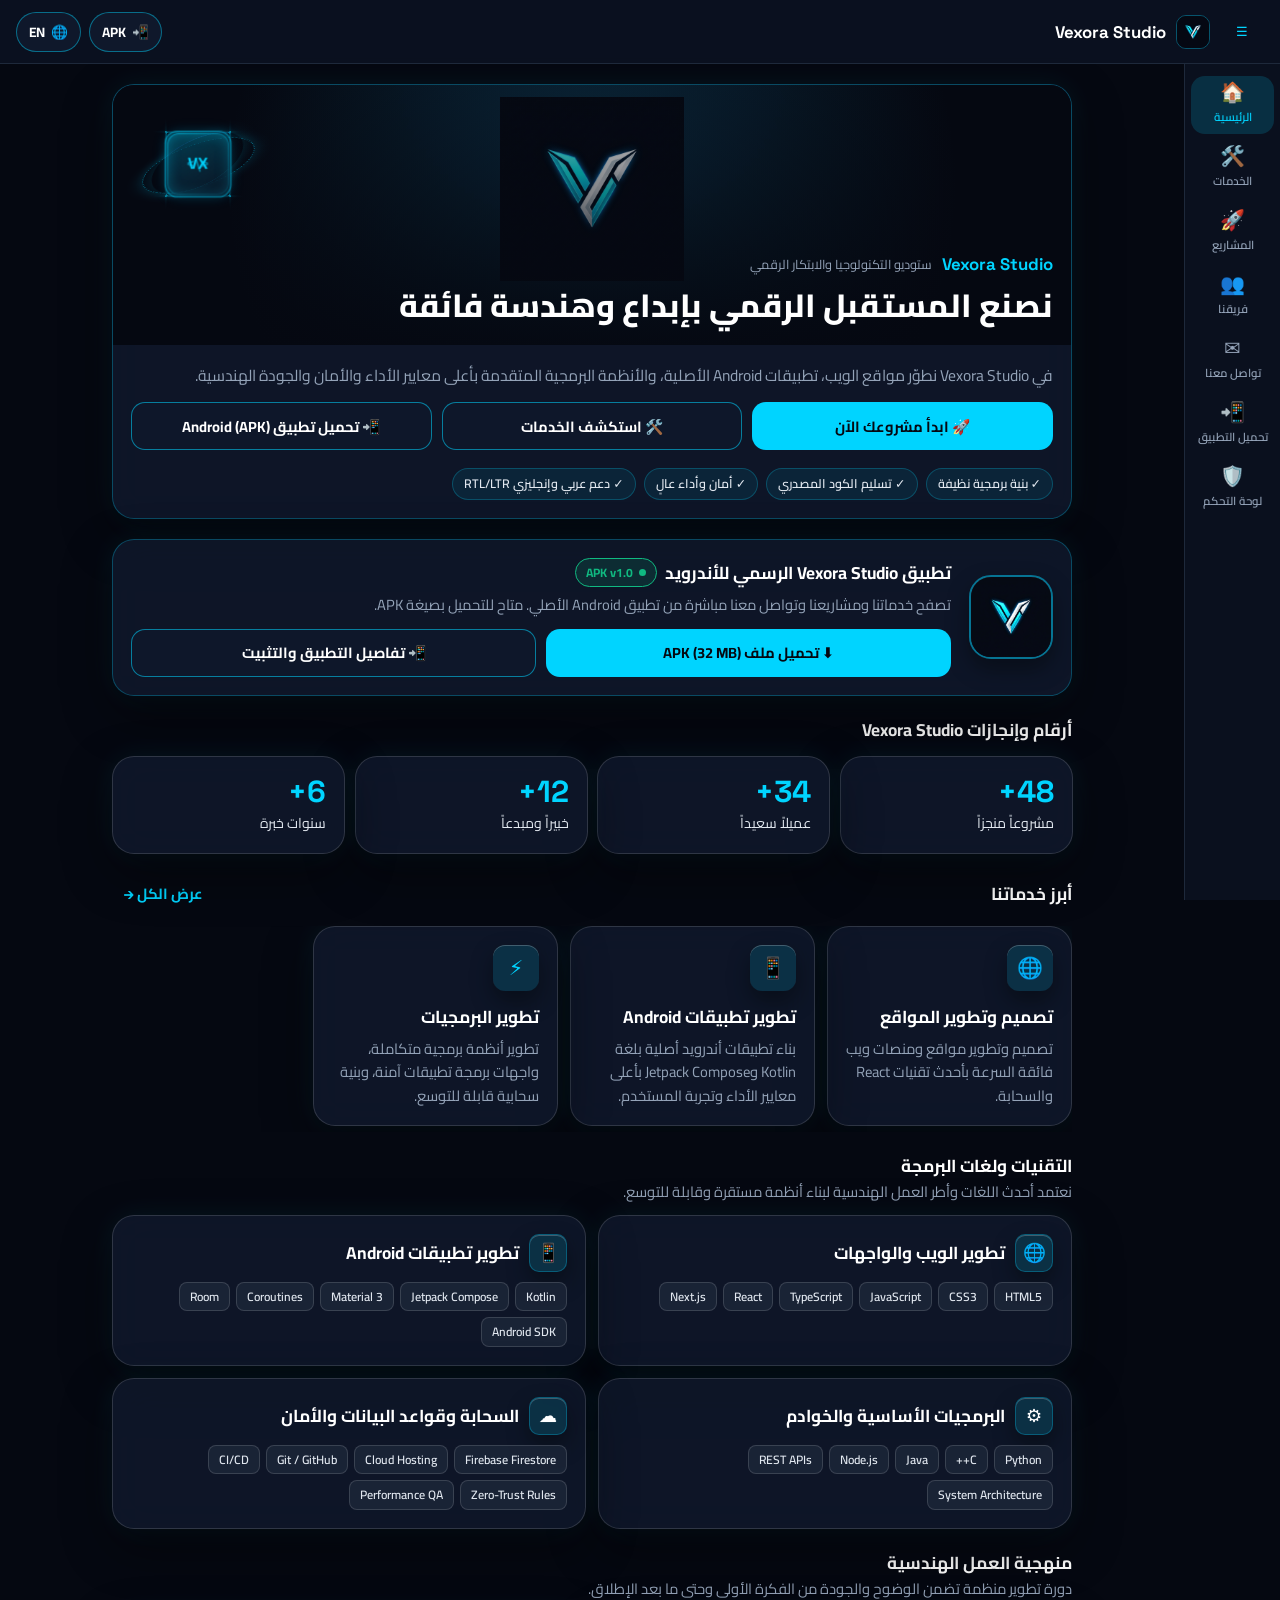
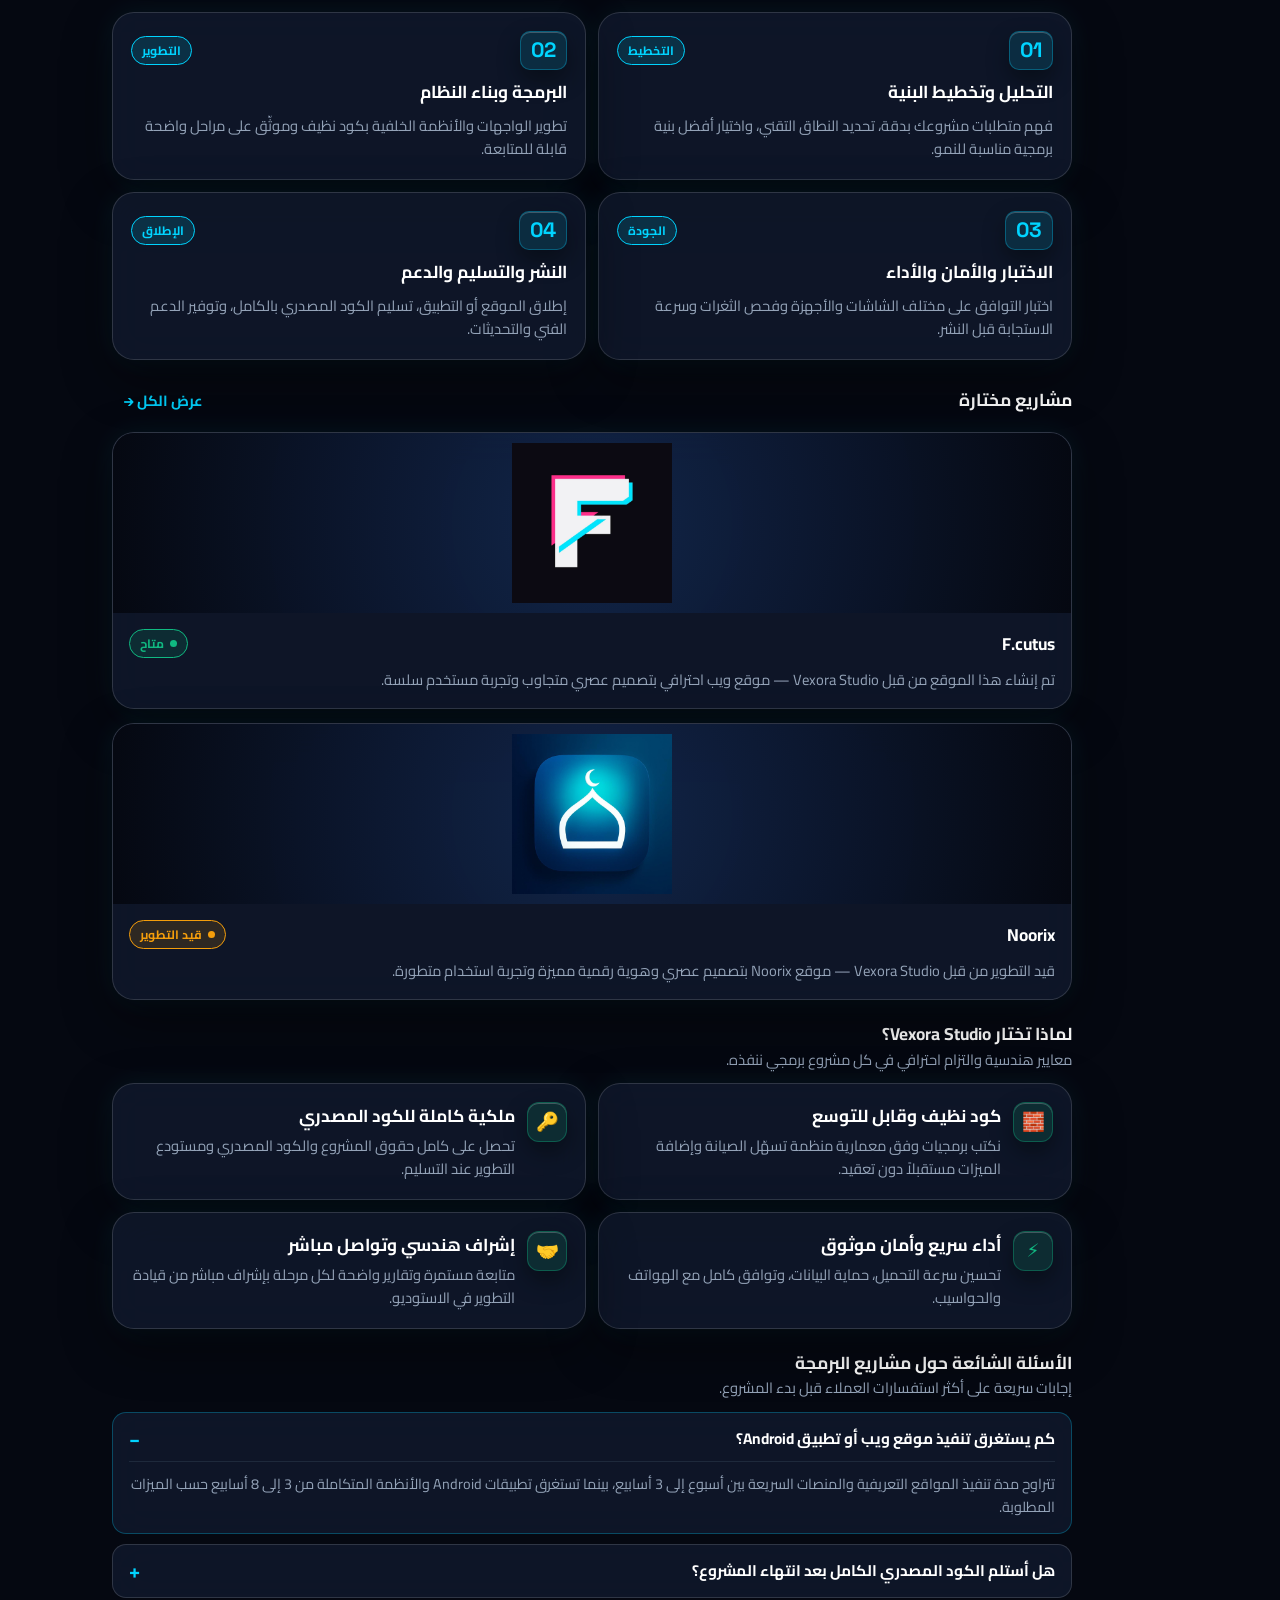
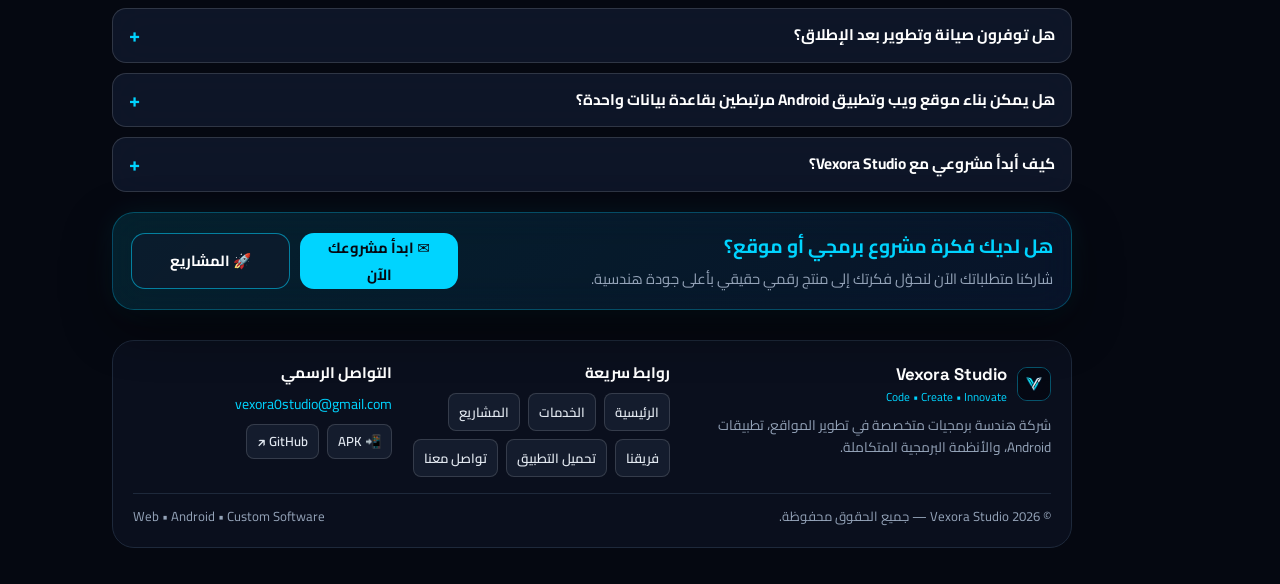
==== commit bc990f3b: "feat: add 3D ambient visuals and hero animations Enhance the UI with a 3D perspective grid, floating" ====
--- a/index.html
+++ b/index.html
@@ -14,10 +14,27 @@
   <link rel="preconnect" href="https://fonts.googleapis.com" />
   <link rel="preconnect" href="https://fonts.gstatic.com" crossorigin />
   <link href="https://fonts.googleapis.com/css2?family=Cairo:wght@400;600;700;800&family=Plus+Jakarta+Sans:wght@400;500;600;700;800&family=Space+Grotesk:wght@500;700&display=swap" rel="stylesheet" />
-  <link rel="stylesheet" href="website/styles.css?v=20261126b" />
+  <link rel="stylesheet" href="website/styles.css?v=20261126c" />
 </head>
 <body>
   <div class="ambient-bg" aria-hidden="true">
+    <div class="ambient-3d-grid"></div>
+    <div class="ambient-cube-float">
+      <span class="ambient-cube-face f1"></span>
+      <span class="ambient-cube-face f2"></span>
+      <span class="ambient-cube-face f3"></span>
+      <span class="ambient-cube-face f4"></span>
+      <span class="ambient-cube-face f5"></span>
+      <span class="ambient-cube-face f6"></span>
+    </div>
+    <div class="ambient-cube-float alt">
+      <span class="ambient-cube-face f1"></span>
+      <span class="ambient-cube-face f2"></span>
+      <span class="ambient-cube-face f3"></span>
+      <span class="ambient-cube-face f4"></span>
+      <span class="ambient-cube-face f5"></span>
+      <span class="ambient-cube-face f6"></span>
+    </div>
     <div class="glow glow-cyan"></div>
     <div class="glow glow-blue"></div>
   </div>
@@ -83,6 +100,6 @@
 
   <div id="toast" class="toast" role="status" aria-live="polite" hidden></div>
 
-  <script src="website/app.js?v=20261126b"></script>
+  <script src="website/app.js?v=20261126c"></script>
 </body>
 </html>
--- a/website/styles.css
+++ b/website/styles.css
@@ -1323,4 +1323,258 @@
   }
 }
 
-
+/* =========================================================
+   3D Visuals, Perspective Grid & Interactive Tilt Effects
+   ========================================================= */
+.ambient-3d-grid {
+  position: absolute;
+  inset-inline: -20%;
+  bottom: -120px;
+  height: 55vh;
+  background-image:
+    linear-gradient(to right, rgba(0, 212, 255, 0.08) 1px, transparent 1px),
+    linear-gradient(to bottom, rgba(0, 212, 255, 0.08) 1px, transparent 1px);
+  background-size: 54px 54px;
+  transform: perspective(650px) rotateX(68deg);
+  transform-origin: center bottom;
+  mask-image: linear-gradient(to top, rgba(0, 0, 0, 0.85), transparent 90%);
+  -webkit-mask-image: linear-gradient(to top, rgba(0, 0, 0, 0.85), transparent 90%);
+  opacity: 0.55;
+}
+
+.ambient-cube-float {
+  position: absolute;
+  top: 16%;
+  inset-inline-start: 7%;
+  width: 64px;
+  height: 64px;
+  transform-style: preserve-3d;
+  animation: ambientCubeSpin 22s linear infinite;
+  opacity: 0.28;
+}
+
+.ambient-cube-float.alt {
+  top: 62%;
+  inset-inline-start: auto;
+  inset-inline-end: 8%;
+  width: 46px;
+  height: 46px;
+  animation-duration: 16s;
+  animation-direction: reverse;
+  opacity: 0.22;
+}
+
+.ambient-cube-face {
+  position: absolute;
+  inset: 0;
+  border: 1px solid rgba(0, 212, 255, 0.55);
+  background: rgba(0, 212, 255, 0.04);
+  border-radius: 6px;
+}
+
+.ambient-cube-float .f1 { transform: translateZ(32px); }
+.ambient-cube-float .f2 { transform: rotateY(180deg) translateZ(32px); }
+.ambient-cube-float .f3 { transform: rotateY(90deg) translateZ(32px); }
+.ambient-cube-float .f4 { transform: rotateY(-90deg) translateZ(32px); }
+.ambient-cube-float .f5 { transform: rotateX(90deg) translateZ(32px); }
+.ambient-cube-float .f6 { transform: rotateX(-90deg) translateZ(32px); }
+
+.ambient-cube-float.alt .f1 { transform: translateZ(23px); }
+.ambient-cube-float.alt .f2 { transform: rotateY(180deg) translateZ(23px); }
+.ambient-cube-float.alt .f3 { transform: rotateY(90deg) translateZ(23px); }
+.ambient-cube-float.alt .f4 { transform: rotateY(-90deg) translateZ(23px); }
+.ambient-cube-float.alt .f5 { transform: rotateX(90deg) translateZ(23px); }
+.ambient-cube-float.alt .f6 { transform: rotateX(-90deg) translateZ(23px); }
+
+@keyframes ambientCubeSpin {
+  0%   { transform: translateY(0) rotateX(18deg) rotateY(0deg) rotateZ(8deg); }
+  50%  { transform: translateY(-18px) rotateX(198deg) rotateY(180deg) rotateZ(18deg); }
+  100% { transform: translateY(0) rotateX(378deg) rotateY(360deg) rotateZ(8deg); }
+}
+
+/* Hero Interactive 3D Holographic Core */
+.hero-3d-stage {
+  position: absolute;
+  top: 18px;
+  inset-inline-end: 24px;
+  width: 122px;
+  height: 122px;
+  perspective: 800px;
+  display: grid;
+  place-items: center;
+  z-index: 3;
+  cursor: pointer;
+}
+
+.hero-3d-orbit {
+  position: absolute;
+  width: 118px;
+  height: 118px;
+  border-radius: 50%;
+  border: 1.5px dashed rgba(0, 212, 255, 0.45);
+  box-shadow: 0 0 18px rgba(0, 212, 255, 0.16);
+  transform: rotateX(68deg) rotateY(-18deg);
+  animation: orbitSpin 9s linear infinite;
+  pointer-events: none;
+}
+
+.hero-3d-orbit.ring-2 {
+  width: 100px;
+  height: 100px;
+  border-style: solid;
+  border-color: rgba(41, 121, 255, 0.4) transparent rgba(0, 212, 255, 0.55) transparent;
+  transform: rotateX(-60deg) rotateY(24deg);
+  animation: orbitSpinRev 6.5s linear infinite;
+}
+
+.hero-3d-cube {
+  --cube-half: 32px;
+  width: 64px;
+  height: 64px;
+  position: relative;
+  transform-style: preserve-3d;
+  animation: heroCubeFloat 11s linear infinite;
+  transition: animation-duration 0.25s ease;
+}
+
+.hero-3d-stage:hover .hero-3d-cube,
+.hero-3d-stage.boosted .hero-3d-cube {
+  animation-duration: 3.5s;
+}
+
+.hero-cube-face {
+  position: absolute;
+  inset: 0;
+  display: grid;
+  place-items: center;
+  font-family: "Space Grotesk", monospace;
+  font-weight: 700;
+  font-size: 0.95rem;
+  color: var(--neon-cyan);
+  background: linear-gradient(145deg, rgba(0, 212, 255, 0.18), rgba(11, 17, 32, 0.85));
+  border: 1.5px solid rgba(0, 212, 255, 0.65);
+  border-radius: 12px;
+  box-shadow: inset 0 0 14px rgba(0, 212, 255, 0.22), 0 0 14px rgba(0, 212, 255, 0.14);
+  backface-visibility: visible;
+  user-select: none;
+}
+
+.hero-cube-face.front  { transform: translateZ(var(--cube-half)); }
+.hero-cube-face.back   { transform: rotateY(180deg) translateZ(var(--cube-half)); }
+.hero-cube-face.right  { transform: rotateY(90deg) translateZ(var(--cube-half)); }
+.hero-cube-face.left   { transform: rotateY(-90deg) translateZ(var(--cube-half)); }
+.hero-cube-face.top    { transform: rotateX(90deg) translateZ(var(--cube-half)); }
+.hero-cube-face.bottom { transform: rotateX(-90deg) translateZ(var(--cube-half)); }
+
+@keyframes heroCubeFloat {
+  0%   { transform: rotateX(-16deg) rotateY(0deg); }
+  50%  { transform: rotateX(16deg) rotateY(180deg); }
+  100% { transform: rotateX(-16deg) rotateY(360deg); }
+}
+
+@keyframes orbitSpin {
+  from { transform: rotateX(68deg) rotateY(-18deg) rotateZ(0deg); }
+  to   { transform: rotateX(68deg) rotateY(-18deg) rotateZ(360deg); }
+}
+
+@keyframes orbitSpinRev {
+  from { transform: rotateX(-60deg) rotateY(24deg) rotateZ(360deg); }
+  to   { transform: rotateX(-60deg) rotateY(24deg) rotateZ(0deg); }
+}
+
+/* 3D Tilt Cards + Dynamic Specular Sheen */
+[data-tilt-3d] {
+  position: relative;
+  transform-style: preserve-3d;
+  will-change: transform;
+  transition: transform 0.24s cubic-bezier(0.22, 1, 0.36, 1), border-color 0.24s ease, box-shadow 0.24s ease;
+}
+
+[data-tilt-3d]::after {
+  content: "";
+  position: absolute;
+  inset: 0;
+  border-radius: inherit;
+  pointer-events: none;
+  opacity: 0;
+  background: radial-gradient(
+    360px circle at var(--mx, 50%) var(--my, 50%),
+    rgba(0, 212, 255, 0.16),
+    transparent 65%
+  );
+  transition: opacity 0.25s ease;
+  z-index: 2;
+}
+
+[data-tilt-3d]:hover::after {
+  opacity: 1;
+}
+
+[data-tilt-3d]:hover {
+  border-color: rgba(0, 212, 255, 0.45);
+  box-shadow: 0 22px 48px rgba(0, 0, 0, 0.52), 0 0 32px rgba(0, 212, 255, 0.18);
+}
+
+/* Subtle 3D Pop on Badges & Icons */
+.service-icon-box,
+.tech-cat-icon,
+.guarantee-icon,
+.process-num,
+.app-icon-badge {
+  box-shadow: 0 10px 22px rgba(0, 0, 0, 0.36), inset 0 1px 0 rgba(255, 255, 255, 0.22);
+  transition: transform 0.24s ease, box-shadow 0.24s ease;
+}
+
+[data-tilt-3d]:hover .service-icon-box,
+[data-tilt-3d]:hover .tech-cat-icon,
+[data-tilt-3d]:hover .guarantee-icon,
+[data-tilt-3d]:hover .process-num,
+[data-tilt-3d]:hover .app-icon-badge {
+  transform: translateY(-2px) scale(1.04);
+  box-shadow: 0 14px 26px rgba(0, 212, 255, 0.22), inset 0 1px 0 rgba(255, 255, 255, 0.3);
+}
+
+@media (max-width: 600px) {
+  .hero-3d-stage {
+    width: 86px;
+    height: 86px;
+    top: 12px;
+    inset-inline-end: 12px;
+  }
+
+  .hero-3d-orbit {
+    width: 84px;
+    height: 84px;
+  }
+
+  .hero-3d-orbit.ring-2 {
+    width: 70px;
+    height: 70px;
+  }
+
+  .hero-3d-cube {
+    --cube-half: 23px;
+    width: 46px;
+    height: 46px;
+  }
+
+  .hero-cube-face {
+    font-size: 0.74rem;
+    border-radius: 9px;
+  }
+}
+
+@media (prefers-reduced-motion: reduce) {
+  .ambient-cube-float,
+  .hero-3d-cube,
+  .hero-3d-orbit {
+    animation: none !important;
+  }
+
+  [data-tilt-3d] {
+    transform: none !important;
+  }
+}
+
+
+
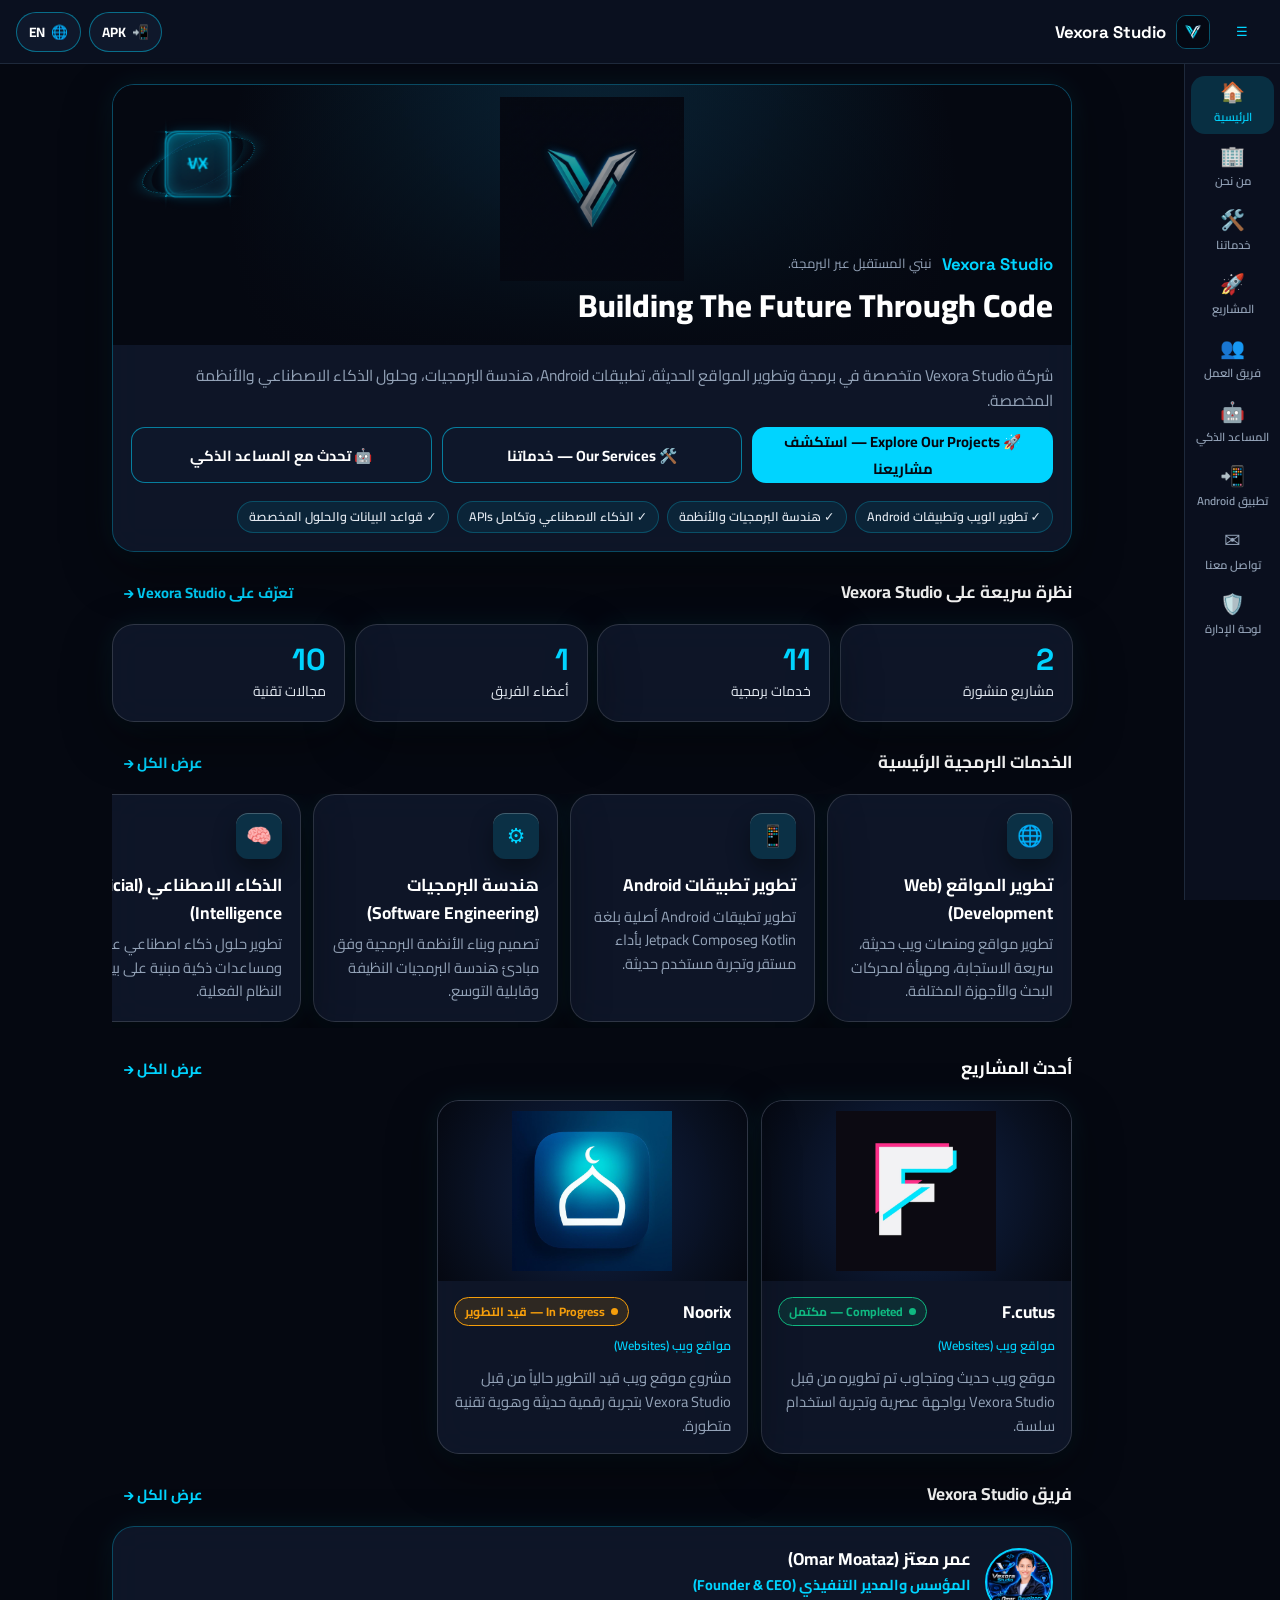
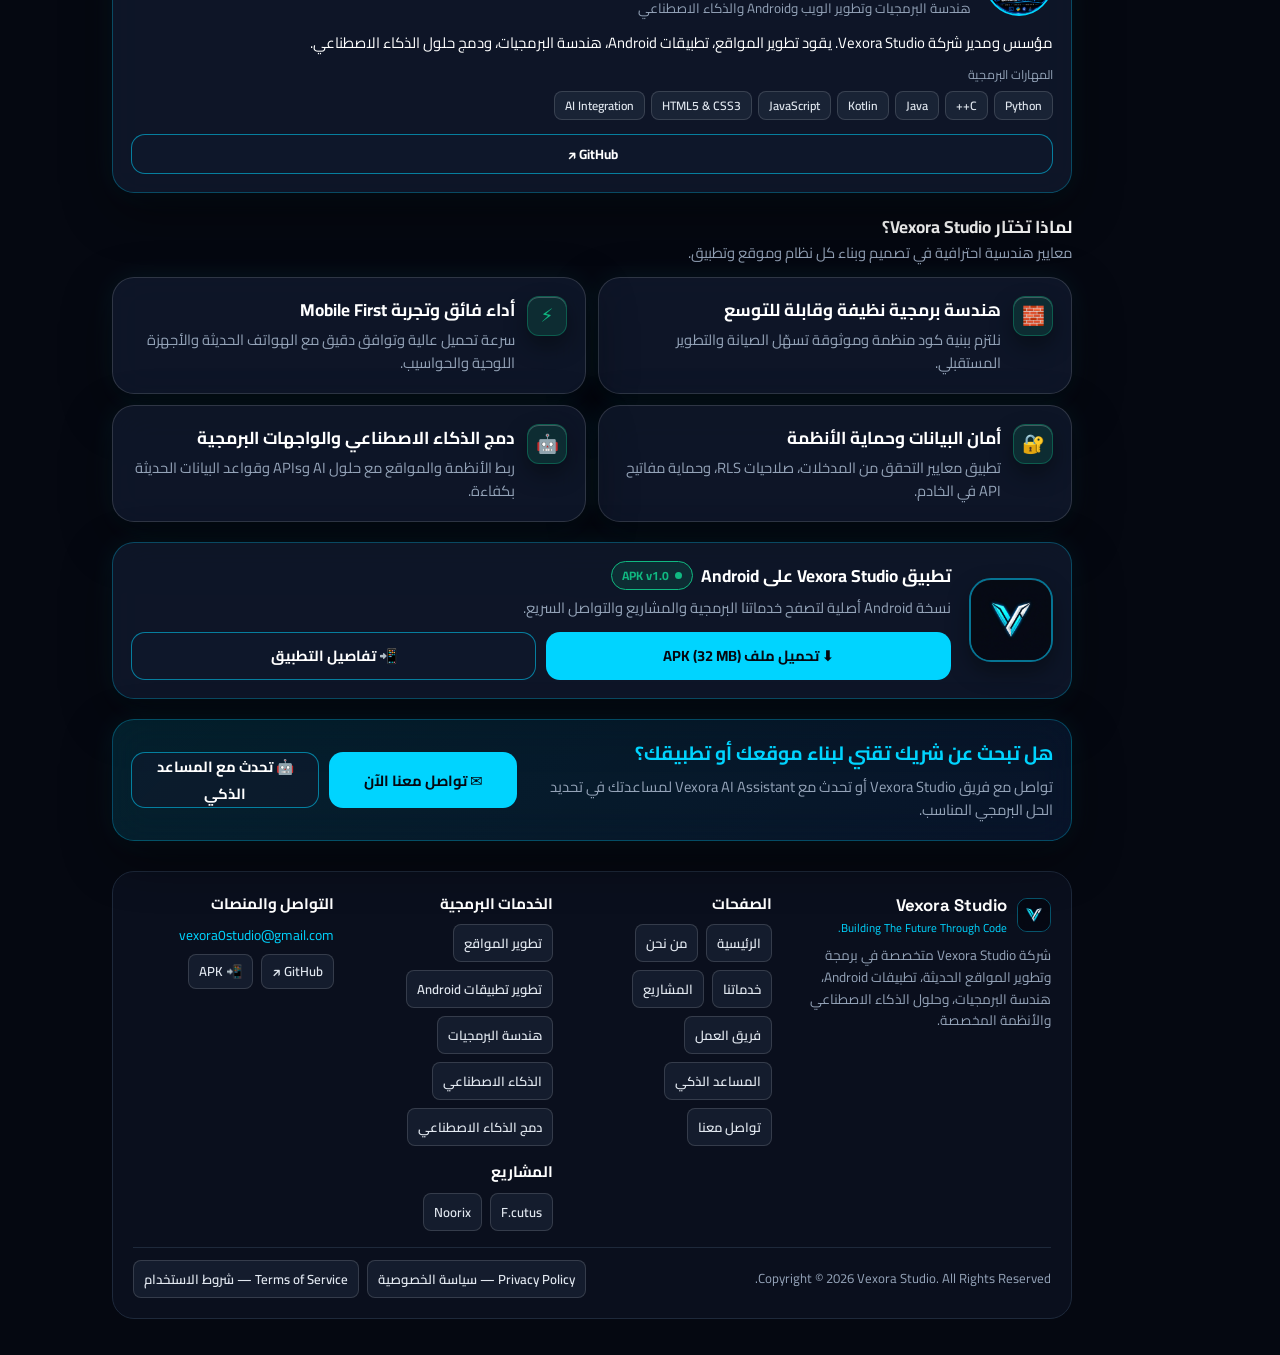
==== commit 6164d2ca: "feat: optimize UI and enhance SEO/backend schema - Add comprehensive SEO metadata and Open Graph tag" ====
--- a/index.html
+++ b/index.html
@@ -3,18 +3,23 @@
 <head>
   <meta charset="UTF-8" />
   <meta name="viewport" content="width=device-width, initial-scale=1.0" />
-  <title>Vexora Studio — شركة هندسة البرمجيات وتطوير المواقع وتطبيقات Android</title>
-  <meta name="description" content="Vexora Studio — شركة برمجيات وهندسة رقمية متخصصة في تطوير المواقع، تطبيقات Android، والأنظمة البرمجية المتكاملة." />
+  <title>Vexora Studio — Building The Future Through Code | شركة تطوير برمجيات</title>
+  <meta name="description" content="Vexora Studio is a software development company specializing in modern websites, Android mobile applications, software engineering, databases, APIs, and AI-powered solutions." />
   <meta name="theme-color" content="#050811" />
-  <meta property="og:title" content="Vexora Studio — Software Engineering Studio" />
-  <meta property="og:description" content="تطوير المواقع، تطبيقات Android الأصلية، والأنظمة البرمجية المتقدمة." />
+  <link rel="canonical" href="https://vexora0studio.github.io/Vexora_Website_Offical/" />
+  <meta property="og:title" content="Vexora Studio — Building The Future Through Code." />
+  <meta property="og:description" content="Software development company specializing in Web Development, Android App Development, Software Engineering, Databases, APIs & AI Solutions." />
   <meta property="og:type" content="website" />
-  <meta property="og:image" content="website/vexora-logo.png" />
+  <meta property="og:url" content="https://vexora0studio.github.io/Vexora_Website_Offical/" />
+  <meta property="og:image" content="https://vexora0studio.github.io/Vexora_Website_Offical/website/vexora-logo.png" />
+  <meta name="twitter:card" content="summary_large_image" />
+  <meta name="twitter:title" content="Vexora Studio — Software Development Company" />
+  <meta name="twitter:description" content="Building The Future Through Code." />
   <link id="faviconLink" rel="icon" type="image/png" href="website/vexora-logo.png" />
   <link rel="preconnect" href="https://fonts.googleapis.com" />
   <link rel="preconnect" href="https://fonts.gstatic.com" crossorigin />
   <link href="https://fonts.googleapis.com/css2?family=Cairo:wght@400;600;700;800&family=Plus+Jakarta+Sans:wght@400;500;600;700;800&family=Space+Grotesk:wght@500;700&display=swap" rel="stylesheet" />
-  <link rel="stylesheet" href="website/styles.css?v=20261126c" />
+  <link rel="stylesheet" href="website/styles.css?v=20261126d" />
 </head>
 <body>
   <div class="ambient-bg" aria-hidden="true">
@@ -100,6 +105,9 @@
 
   <div id="toast" class="toast" role="status" aria-live="polite" hidden></div>
 
-  <script src="website/app.js?v=20261126c"></script>
+  <script src="website/vexora-config.js?v=20261126d"></script>
+  <script src="website/supabase-client.js?v=20261126d"></script>
+  <script src="website/i18n.js?v=20261126d"></script>
+  <script src="website/app.js?v=20261126d"></script>
 </body>
 </html>
--- a/website/styles.css
+++ b/website/styles.css
@@ -44,7 +44,8 @@
   color: var(--text-primary);
   font-family: "Cairo", "Plus Jakarta Sans", system-ui, -apple-system, sans-serif;
   line-height: 1.6;
-  overflow-x: hidden;
+  overflow-x: clip;
+  -webkit-tap-highlight-color: transparent;
 }
 
 html[dir="ltr"] body {
@@ -1576,5 +1577,59 @@
   }
 }
 
-
-
+/* 4-Column Desktop Footer & Infinix Hot 60 5G Mobile-First Optimization */
+.footer-grid.footer-four {
+  grid-template-columns: 1.3fr 1fr 1fr 1fr;
+}
+
+.chat-box {
+  min-height: 280px;
+  max-height: 55vh;
+}
+
+@media (max-width: 900px) {
+  .footer-grid.footer-four {
+    grid-template-columns: repeat(2, 1fr);
+  }
+}
+
+@media (max-width: 760px) {
+  .glass-card,
+  .faq-item {
+    backdrop-filter: blur(8px);
+    -webkit-backdrop-filter: blur(8px);
+  }
+
+  .glow {
+    filter: blur(75px);
+    opacity: 0.7;
+  }
+
+  .ambient-cube-float {
+    display: none;
+  }
+
+  .footer-grid.footer-four {
+    grid-template-columns: 1fr;
+  }
+
+  .chat-input-row {
+    flex-direction: column;
+  }
+
+  .chat-input-row .btn {
+    width: 100%;
+  }
+
+  .two-col-grid {
+    grid-template-columns: 1fr;
+  }
+
+  .btn-row > .btn {
+    min-width: 100%;
+  }
+}
+
+
+
+
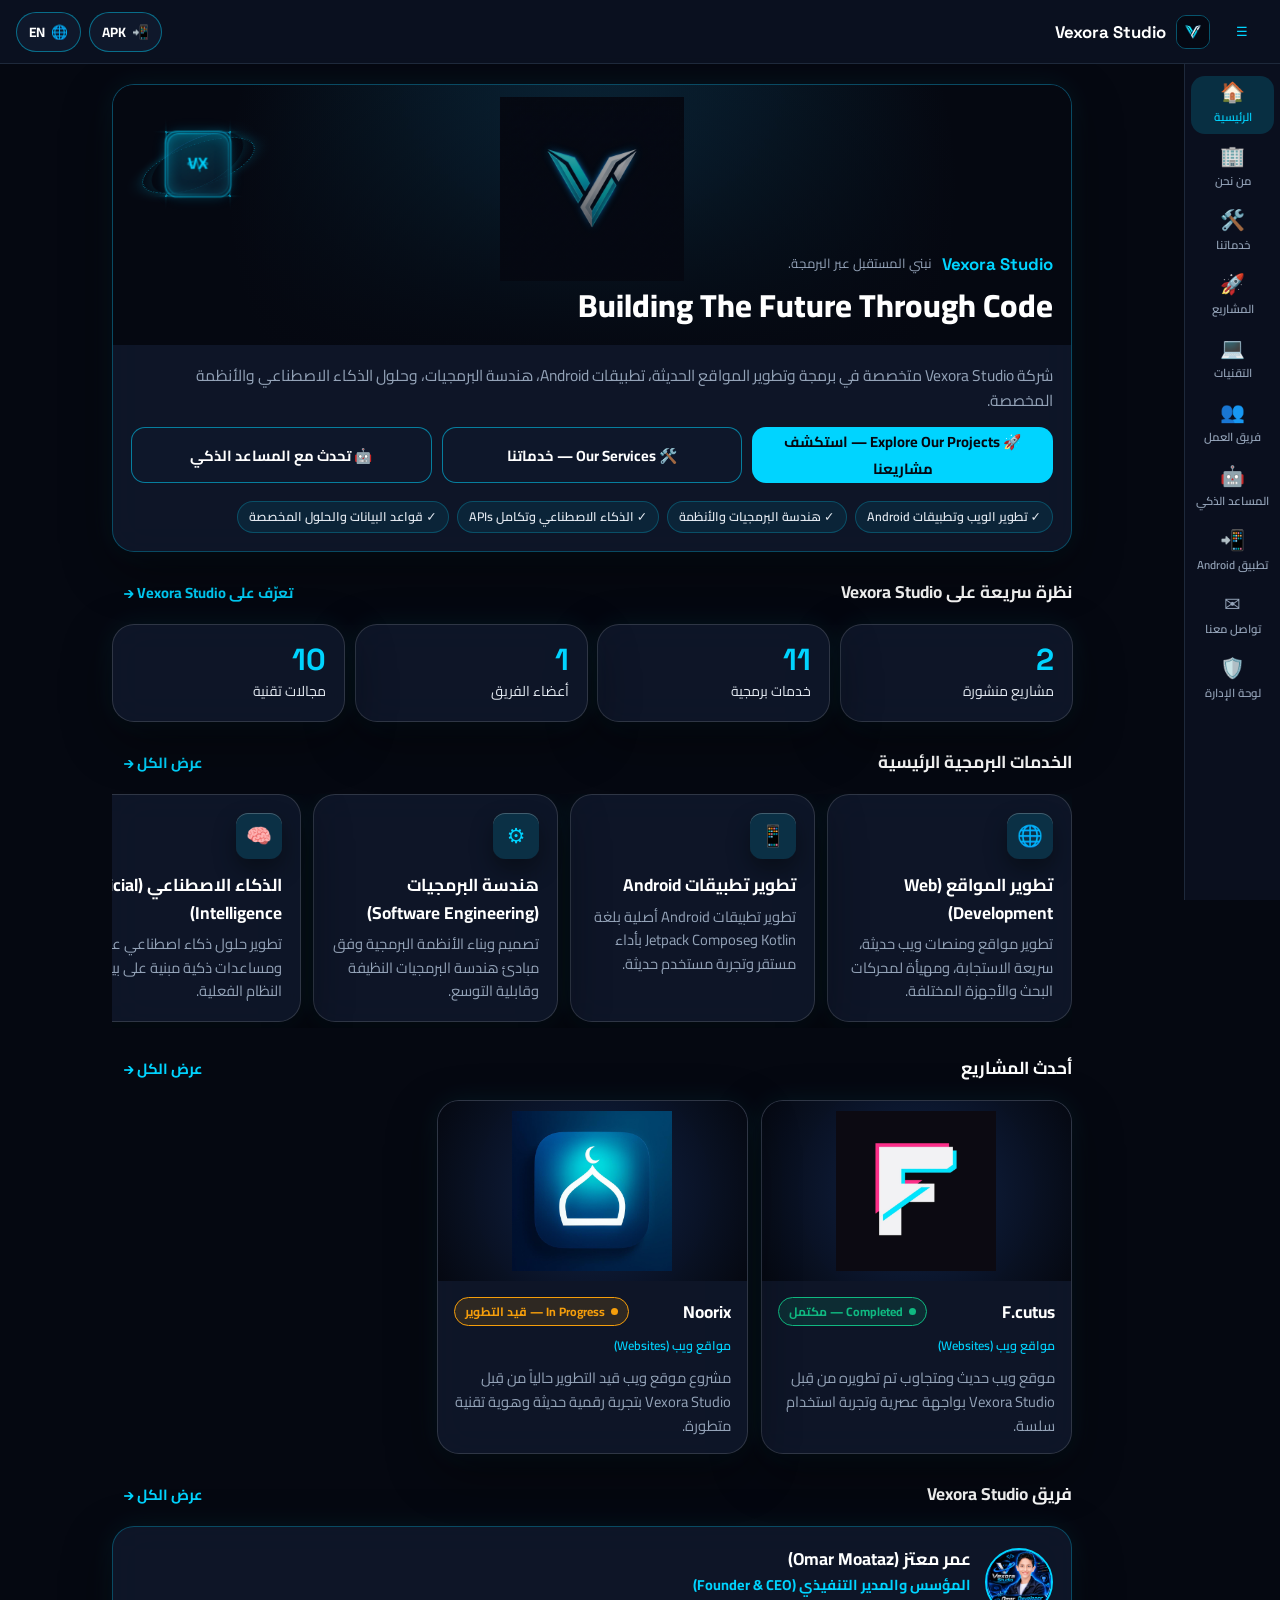
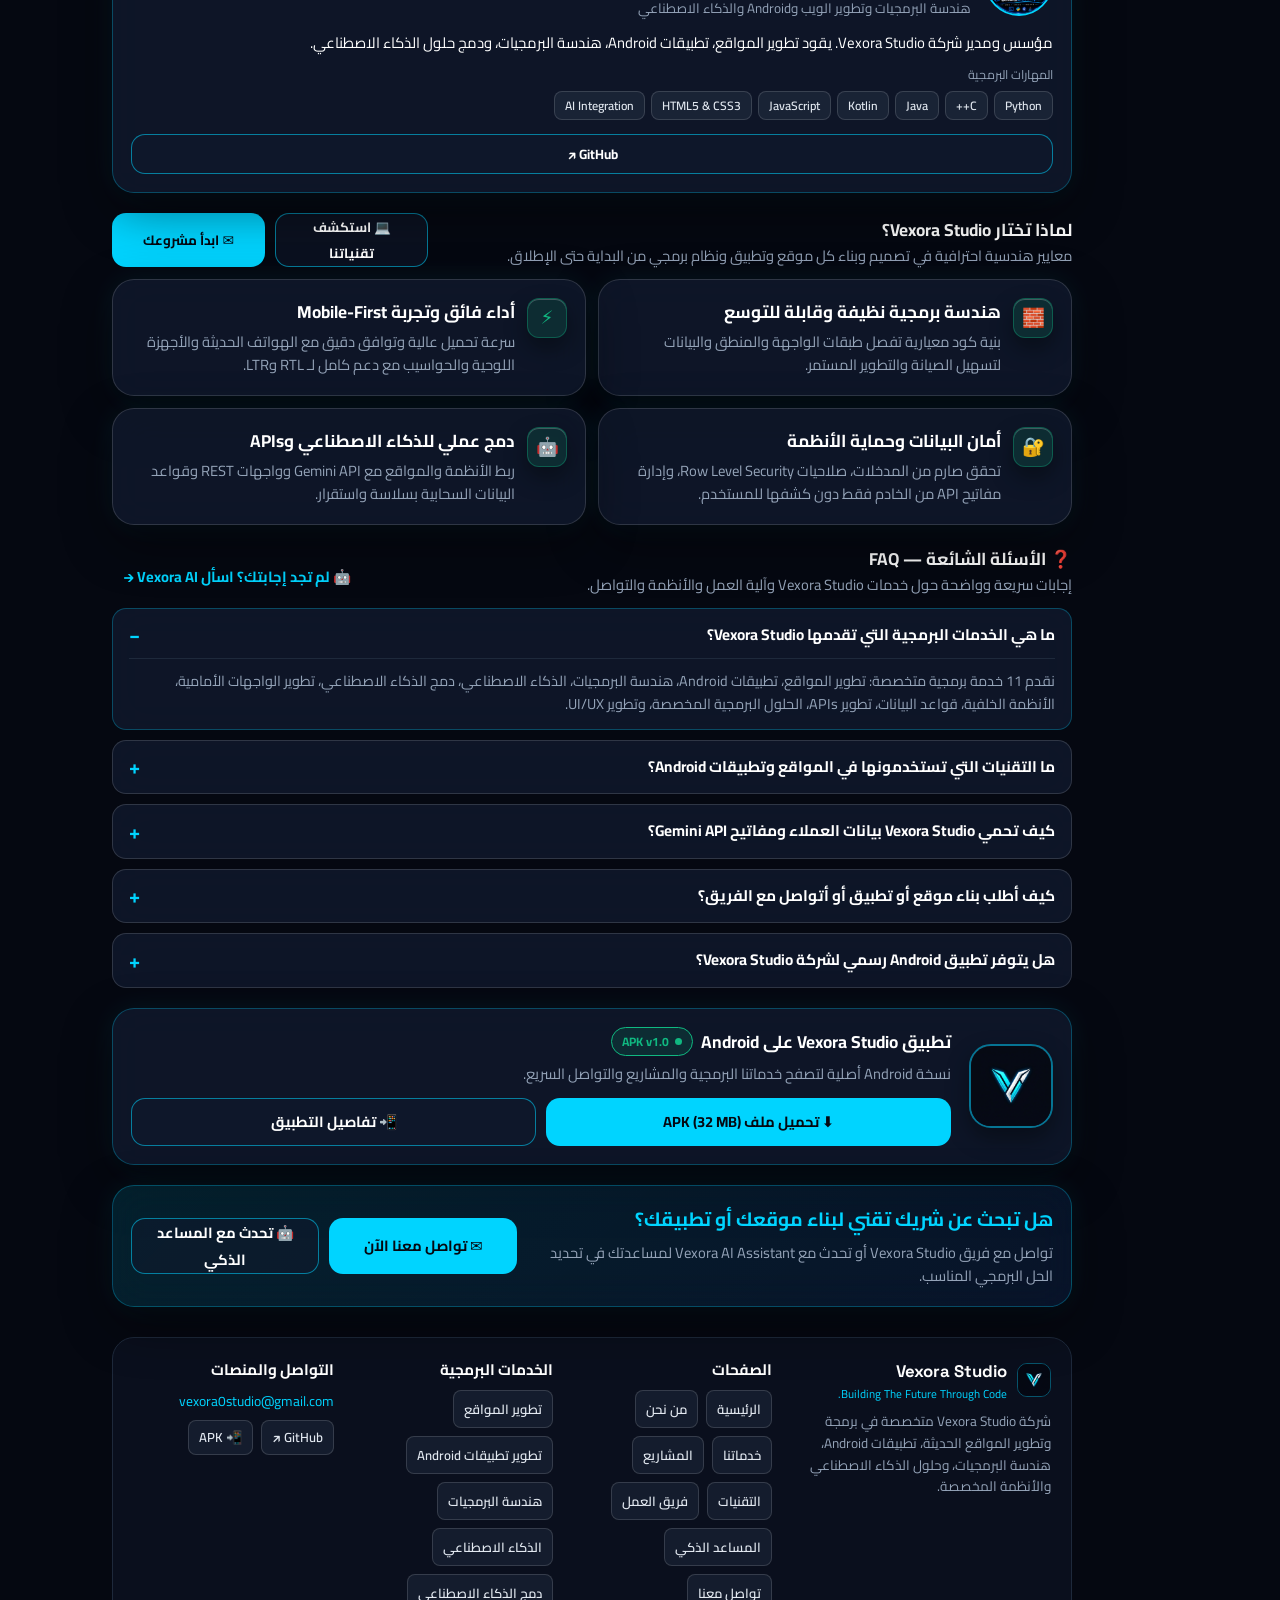
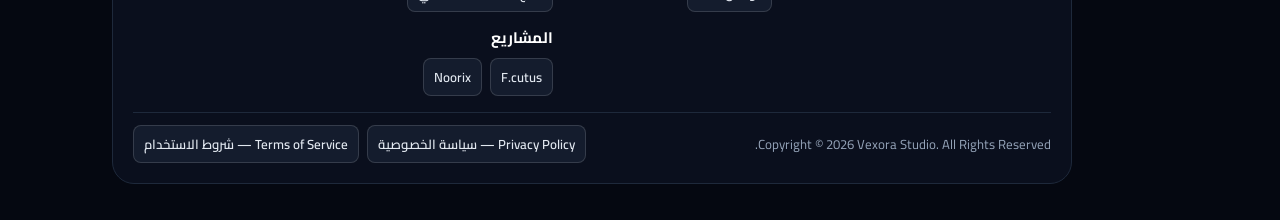
==== commit e386298b: "feat: enhance site SEO, UI responsiveness, and AI data - Added Schema.org metadata for better SEO - " ====
--- a/index.html
+++ b/index.html
@@ -19,7 +19,24 @@
   <link rel="preconnect" href="https://fonts.googleapis.com" />
   <link rel="preconnect" href="https://fonts.gstatic.com" crossorigin />
   <link href="https://fonts.googleapis.com/css2?family=Cairo:wght@400;600;700;800&family=Plus+Jakarta+Sans:wght@400;500;600;700;800&family=Space+Grotesk:wght@500;700&display=swap" rel="stylesheet" />
-  <link rel="stylesheet" href="website/styles.css?v=20261126d" />
+  <link rel="stylesheet" href="website/styles.css?v=20261127a" />
+  <script type="application/ld+json">
+  {
+    "@context": "https://schema.org",
+    "@type": "Organization",
+    "name": "Vexora Studio",
+    "url": "https://vexora0studio.github.io/Vexora_Website_Offical/",
+    "logo": "https://vexora0studio.github.io/Vexora_Website_Offical/website/vexora-logo.png",
+    "email": "mailto:vexora0studio@gmail.com",
+    "founder": {
+      "@type": "Person",
+      "name": "Omar Moataz"
+    },
+    "sameAs": [
+      "https://github.com/Vexora0studio"
+    ]
+  }
+  </script>
 </head>
 <body>
   <div class="ambient-bg" aria-hidden="true">
@@ -105,9 +122,9 @@
 
   <div id="toast" class="toast" role="status" aria-live="polite" hidden></div>
 
-  <script src="website/vexora-config.js?v=20261126d"></script>
-  <script src="website/supabase-client.js?v=20261126d"></script>
-  <script src="website/i18n.js?v=20261126d"></script>
-  <script src="website/app.js?v=20261126d"></script>
+  <script src="website/vexora-config.js?v=20261127a"></script>
+  <script src="website/supabase-client.js?v=20261127a"></script>
+  <script src="website/i18n.js?v=20261127a"></script>
+  <script src="website/app.js?v=20261127a"></script>
 </body>
 </html>
--- a/website/styles.css
+++ b/website/styles.css
@@ -1609,6 +1609,24 @@
     display: none;
   }
 
+  .bottom-nav {
+    height: calc(var(--bottombar-h) + env(safe-area-inset-bottom, 0px));
+    padding-bottom: calc(4px + env(safe-area-inset-bottom, 0px));
+  }
+
+  .main-content {
+    padding-bottom: calc(var(--bottombar-h) + env(safe-area-inset-bottom, 0px) + 24px);
+  }
+
+  .chips-scroll {
+    -webkit-overflow-scrolling: touch;
+    scrollbar-width: none;
+  }
+
+  .chips-scroll::-webkit-scrollbar {
+    display: none;
+  }
+
   .footer-grid.footer-four {
     grid-template-columns: 1fr;
   }
@@ -1630,6 +1648,53 @@
   }
 }
 
-
-
-
+.tech-rel-row {
+  display: flex;
+  flex-direction: column;
+  gap: 6px;
+  padding-top: 8px;
+  border-top: 1px solid var(--subtle-outline);
+}
+
+.tech-rel-label {
+  font-size: 0.78rem;
+  font-weight: 700;
+  color: var(--neon-cyan);
+}
+
+@media (max-width: 420px) {
+  .top-app-bar {
+    padding: 0 10px;
+  }
+
+  .brand-name {
+    font-size: 0.94rem;
+  }
+
+  .lang-chip {
+    padding: 0 9px;
+    font-size: 0.78rem;
+    min-height: 36px;
+  }
+
+  .main-content {
+    padding: 14px 10px calc(var(--bottombar-h) + env(safe-area-inset-bottom, 0px) + 20px);
+  }
+
+  .glass-card {
+    padding: 14px;
+    border-radius: 18px;
+  }
+
+  .hero-banner-wrap {
+    height: 225px;
+  }
+
+  .bottom-item {
+    font-size: 0.64rem;
+  }
+}
+
+
+
+
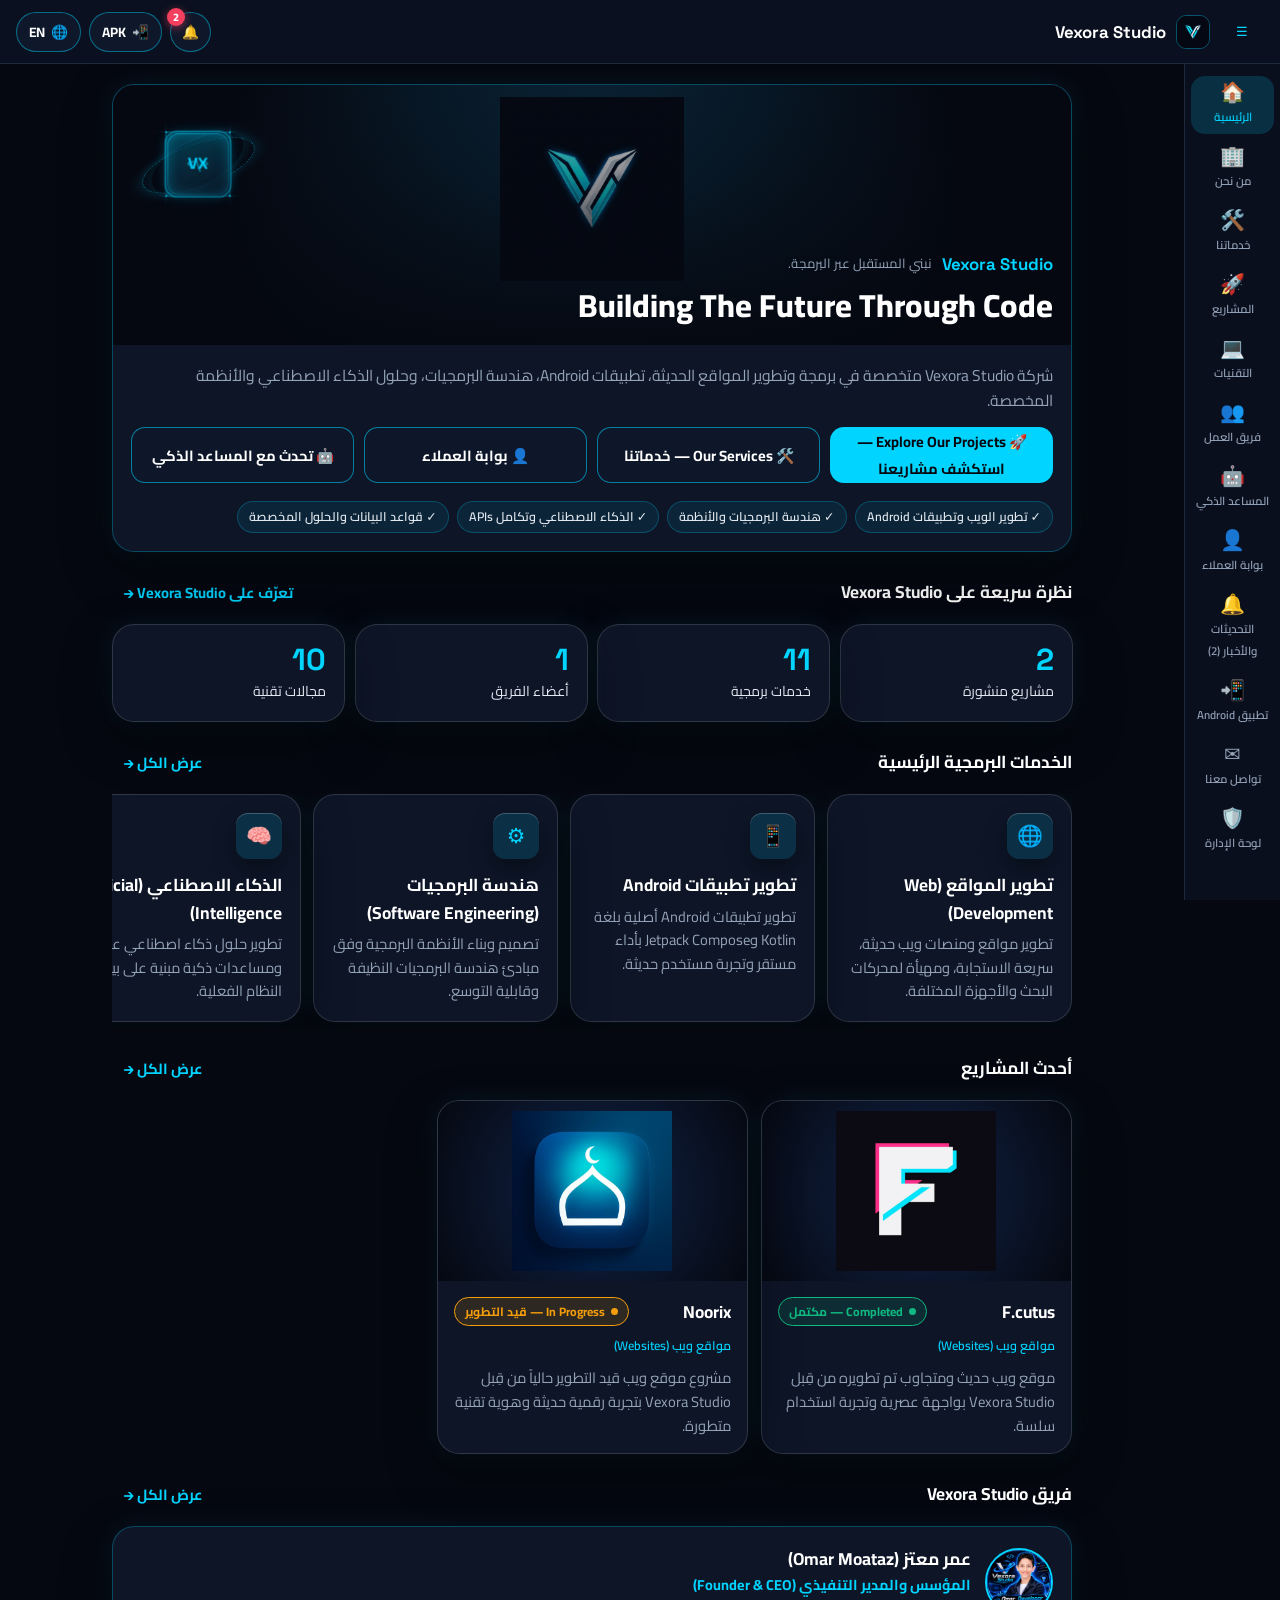
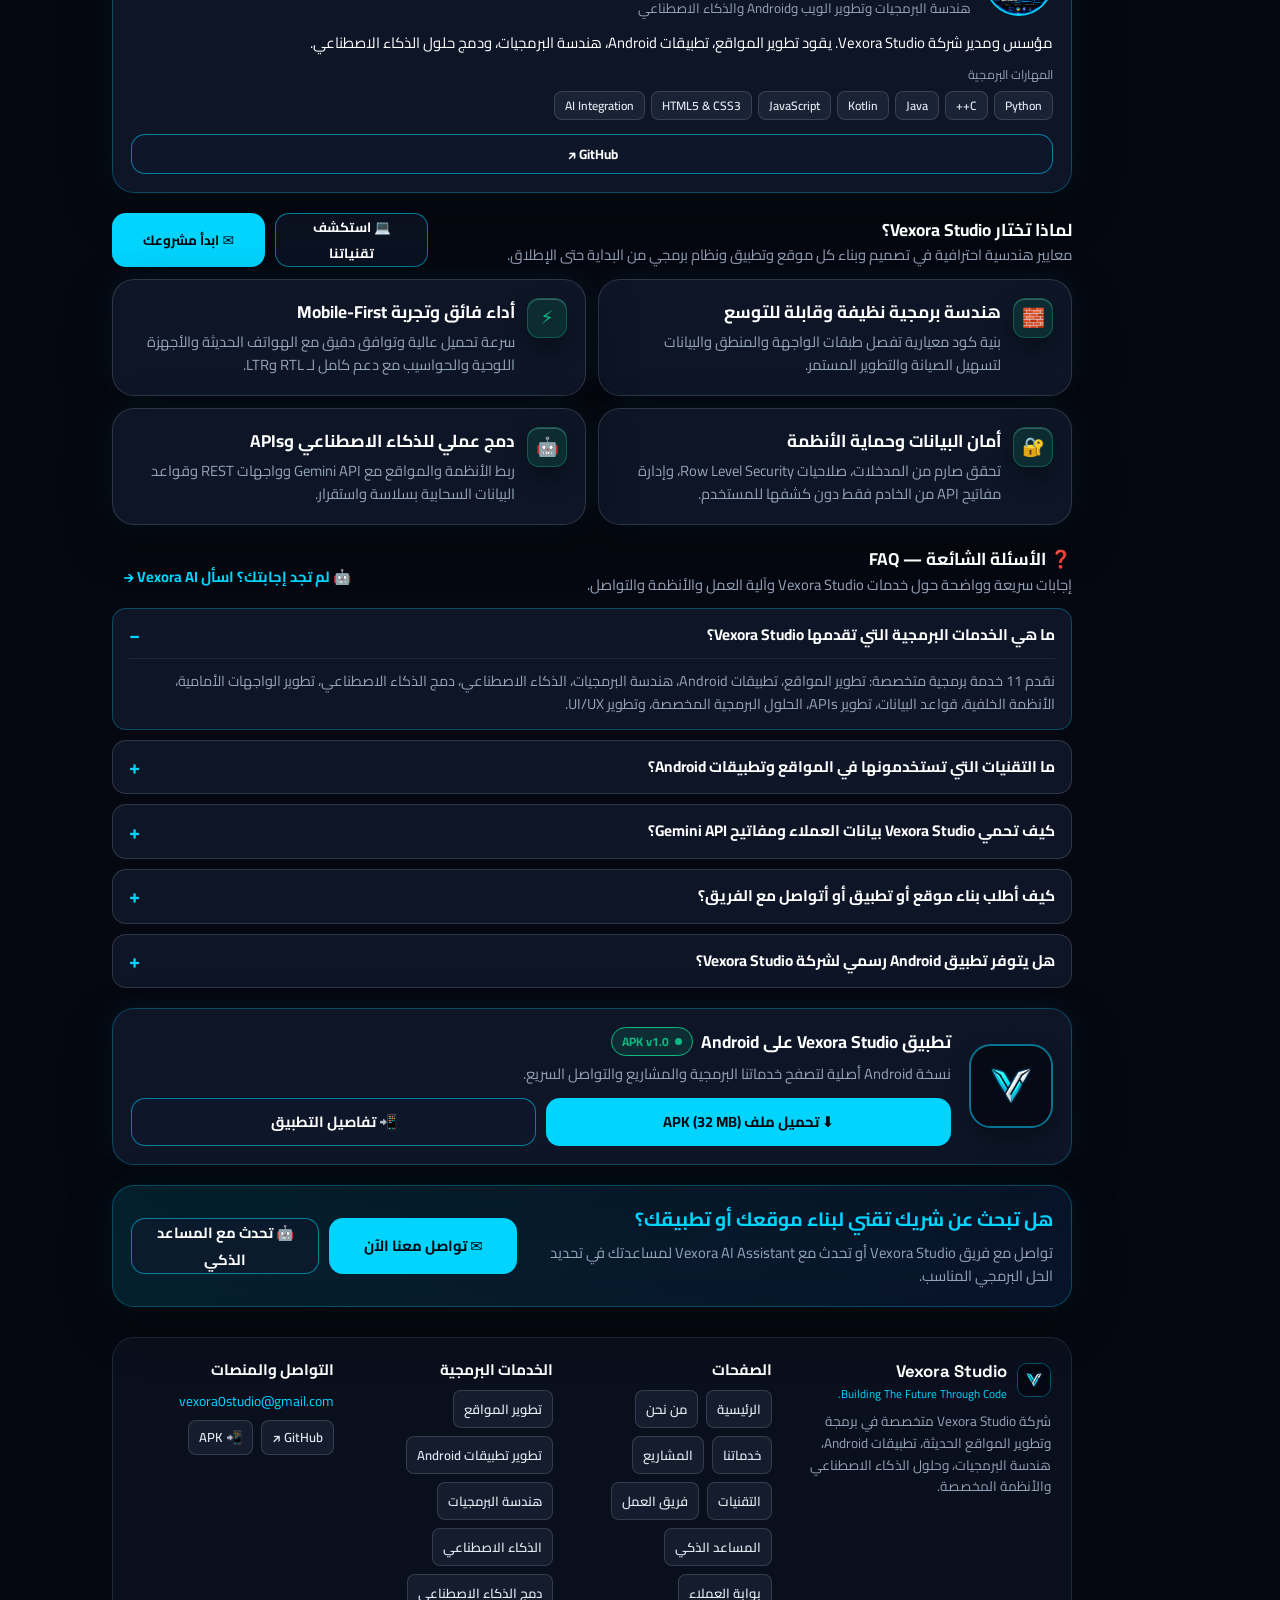
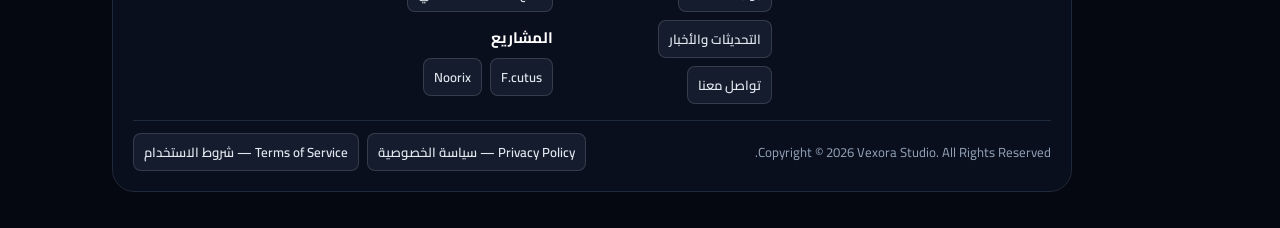
==== commit b49efc9e: "feat: add notification system and update project schema - Implement notification button and badge in" ====
--- a/index.html
+++ b/index.html
@@ -19,7 +19,7 @@
   <link rel="preconnect" href="https://fonts.googleapis.com" />
   <link rel="preconnect" href="https://fonts.gstatic.com" crossorigin />
   <link href="https://fonts.googleapis.com/css2?family=Cairo:wght@400;600;700;800&family=Plus+Jakarta+Sans:wght@400;500;600;700;800&family=Space+Grotesk:wght@500;700&display=swap" rel="stylesheet" />
-  <link rel="stylesheet" href="website/styles.css?v=20261127a" />
+  <link rel="stylesheet" href="website/styles.css?v=20261128b" />
   <script type="application/ld+json">
   {
     "@context": "https://schema.org",
@@ -72,6 +72,10 @@
     </div>
 
     <div class="topbar-actions">
+      <button id="topbarNotifBtn" class="lang-chip notif-btn" type="button" aria-label="Notifications">
+        <span>🔔</span>
+        <span id="topbarNotifBadge" class="notif-badge" hidden>0</span>
+      </button>
       <button id="topbarDownloadBtn" class="lang-chip" type="button" aria-label="Download Android APK">
         <span>📲</span>
         <span id="topbarDownloadLabel">APK</span>
@@ -122,9 +126,11 @@
 
   <div id="toast" class="toast" role="status" aria-live="polite" hidden></div>
 
-  <script src="website/vexora-config.js?v=20261127a"></script>
-  <script src="website/supabase-client.js?v=20261127a"></script>
-  <script src="website/i18n.js?v=20261127a"></script>
-  <script src="website/app.js?v=20261127a"></script>
+  <script src="website/vexora-config.js?v=20261128b"></script>
+  <script src="website/supabase-client.js?v=20261128b"></script>
+  <script src="website/i18n.js?v=20261128b"></script>
+  <script src="website/portal-ui.js?v=20261128b"></script>
+  <script src="website/admin-enterprise.js?v=20261128b"></script>
+  <script src="website/app.js?v=20261128b"></script>
 </body>
 </html>
--- a/website/styles.css
+++ b/website/styles.css
@@ -1693,8 +1693,596 @@
   .bottom-item {
     font-size: 0.64rem;
   }
-}
-
-
-
-
+
+  .notif-btn {
+    padding: 0 8px;
+    min-height: 36px;
+  }
+
+  .topbar-actions {
+    gap: 5px;
+  }
+}
+
+/* =========================================================
+   Vexora Portal, Notifications, Video, AI Errors & Analytics
+   ========================================================= */
+.notif-btn {
+  position: relative;
+  padding: 0 11px;
+}
+
+.notif-badge {
+  position: absolute;
+  top: -5px;
+  inset-inline-end: -4px;
+  min-width: 18px;
+  height: 18px;
+  padding: 0 5px;
+  border-radius: 999px;
+  background: var(--error);
+  color: #ffffff;
+  font-size: 0.68rem;
+  font-weight: 800;
+  line-height: 18px;
+  text-align: center;
+  box-shadow: 0 2px 8px rgba(244, 63, 94, 0.55);
+}
+
+.notif-badge[hidden] {
+  display: none;
+}
+
+.project-video-frame {
+  width: 100%;
+  aspect-ratio: 16 / 9;
+  border-radius: 14px;
+  overflow: hidden;
+  border: 1px solid rgba(0, 212, 255, 0.35);
+  background: #04070f;
+}
+
+.project-video-frame iframe,
+.project-video-frame video {
+  width: 100%;
+  height: 100%;
+  border: 0;
+  display: block;
+  object-fit: cover;
+}
+
+.ai-error-banner {
+  display: flex;
+  flex-wrap: wrap;
+  align-items: center;
+  justify-content: space-between;
+  gap: 10px;
+  padding: 10px 14px;
+  border-radius: var(--radius-md);
+  background: rgba(244, 63, 94, 0.14);
+  border: 1px solid rgba(244, 63, 94, 0.48);
+  color: #fecdd3;
+  font-size: 0.88rem;
+}
+
+.req-progress-bar {
+  display: grid;
+  grid-template-columns: repeat(4, minmax(0, 1fr));
+  gap: 8px;
+}
+
+.req-step {
+  padding: 8px 10px;
+  border-radius: 10px;
+  background: rgba(17, 26, 46, 0.65);
+  border: 1px solid var(--subtle-outline);
+  color: var(--text-muted);
+  font-size: 0.76rem;
+  font-weight: 600;
+  text-align: center;
+}
+
+.req-step.active {
+  background: rgba(0, 212, 255, 0.15);
+  border-color: rgba(0, 212, 255, 0.55);
+  color: var(--neon-cyan);
+}
+
+@media (max-width: 600px) {
+  .req-progress-bar {
+    grid-template-columns: repeat(2, minmax(0, 1fr));
+  }
+}
+
+.analytics-bar-row {
+  display: flex;
+  flex-direction: column;
+  gap: 5px;
+}
+
+.analytics-bar-track {
+  width: 100%;
+  height: 8px;
+  border-radius: 999px;
+  background: rgba(30, 41, 59, 0.8);
+  overflow: hidden;
+}
+
+.analytics-bar-fill {
+  height: 100%;
+  border-radius: 999px;
+  background: linear-gradient(90deg, var(--neon-cyan), var(--electric-blue));
+  transition: width 0.35s ease;
+}
+
+.reveal-on-scroll {
+  opacity: 0;
+  transform: translateY(14px);
+  transition: opacity 0.42s cubic-bezier(0.22, 1, 0.36, 1), transform 0.42s cubic-bezier(0.22, 1, 0.36, 1);
+  will-change: opacity, transform;
+}
+
+.reveal-on-scroll.is-revealed {
+  opacity: 1;
+  transform: none;
+}
+
+@media (prefers-reduced-motion: reduce) {
+  .reveal-on-scroll {
+    opacity: 1 !important;
+    transform: none !important;
+    transition: none !important;
+  }
+}
+
+/* =========================================================
+   Enterprise Admin Panel & Light/Dark Theme Tokens
+   ========================================================= */
+.btn-danger {
+  background: linear-gradient(135deg, #e11d48, #be123c);
+  color: #ffffff;
+  border: 1px solid rgba(251, 113, 133, 0.45);
+  box-shadow: 0 6px 18px rgba(225, 29, 72, 0.25);
+}
+
+.btn-danger:hover {
+  filter: brightness(1.08);
+}
+
+.status-pill.danger {
+  background: rgba(244, 63, 94, 0.16);
+  border-color: rgba(244, 63, 94, 0.5);
+  color: #fda4af;
+}
+
+.status-pill.neutral {
+  background: rgba(148, 163, 184, 0.14);
+  border-color: rgba(148, 163, 184, 0.35);
+  color: var(--text-soft);
+}
+
+.ent-auth-wrap {
+  max-width: 540px;
+  margin: 12px auto 32px;
+}
+
+.ent-shell {
+  display: grid;
+  grid-template-columns: 256px minmax(0, 1fr);
+  gap: 18px;
+  align-items: start;
+}
+
+.ent-shell.collapsed {
+  grid-template-columns: 74px minmax(0, 1fr);
+}
+
+.ent-sidebar {
+  position: sticky;
+  top: calc(var(--topbar-h) + 14px);
+  padding: 12px;
+  display: flex;
+  flex-direction: column;
+  gap: 10px;
+  max-height: calc(100vh - var(--topbar-h) - 28px);
+  overflow-y: auto;
+}
+
+.ent-sidebar-head {
+  display: flex;
+  align-items: center;
+  justify-content: space-between;
+  gap: 8px;
+  padding: 4px 6px 8px;
+  border-bottom: 1px solid var(--subtle-outline);
+}
+
+.ent-brand-title {
+  font-weight: 800;
+  font-size: 0.92rem;
+  color: var(--neon-cyan);
+  letter-spacing: 0.03em;
+  white-space: nowrap;
+  overflow: hidden;
+  text-overflow: ellipsis;
+}
+
+.ent-shell.collapsed .ent-brand-title,
+.ent-shell.collapsed .ent-nav-label,
+.ent-shell.collapsed .ent-nav-badge {
+  display: none;
+}
+
+.ent-nav-list {
+  display: flex;
+  flex-direction: column;
+  gap: 4px;
+}
+
+.ent-nav-item {
+  width: 100%;
+  min-height: 44px;
+  padding: 8px 10px;
+  border-radius: 12px;
+  border: 1px solid transparent;
+  background: transparent;
+  color: var(--text-soft);
+  font: inherit;
+  font-size: 0.88rem;
+  font-weight: 600;
+  display: flex;
+  align-items: center;
+  gap: 10px;
+  cursor: pointer;
+  text-align: start;
+  transition: background 0.18s ease, border-color 0.18s ease, color 0.18s ease;
+}
+
+.ent-shell.collapsed .ent-nav-item {
+  justify-content: center;
+  padding: 8px;
+}
+
+.ent-nav-item:hover {
+  background: rgba(0, 212, 255, 0.09);
+  color: var(--text-primary);
+}
+
+.ent-nav-item.active {
+  background: rgba(0, 212, 255, 0.16);
+  border-color: rgba(0, 212, 255, 0.45);
+  color: var(--neon-cyan);
+}
+
+.ent-nav-icon {
+  font-size: 1.05rem;
+  line-height: 1;
+  flex-shrink: 0;
+}
+
+.ent-nav-label {
+  flex: 1;
+  min-width: 0;
+  overflow: hidden;
+  text-overflow: ellipsis;
+  white-space: nowrap;
+}
+
+.ent-nav-badge {
+  min-width: 22px;
+  height: 20px;
+  padding: 0 6px;
+  border-radius: 999px;
+  background: rgba(0, 212, 255, 0.2);
+  color: var(--neon-cyan);
+  font-size: 0.72rem;
+  font-weight: 800;
+  display: inline-grid;
+  place-items: center;
+}
+
+.ent-workspace {
+  min-width: 0;
+  display: flex;
+  flex-direction: column;
+  gap: 16px;
+}
+
+.ent-topbar {
+  padding: 14px 18px;
+  display: flex;
+  flex-wrap: wrap;
+  align-items: center;
+  justify-content: space-between;
+  gap: 12px;
+}
+
+.ent-kpi-grid {
+  display: grid;
+  grid-template-columns: repeat(auto-fit, minmax(156px, 1fr));
+  gap: 12px;
+}
+
+.ent-kpi-card {
+  padding: 14px 16px;
+  display: flex;
+  flex-direction: column;
+  gap: 6px;
+}
+
+.ent-kpi-card .stat-value {
+  font-size: 1.45rem;
+}
+
+.ent-chart-bars {
+  display: grid;
+  grid-auto-flow: column;
+  grid-auto-columns: minmax(28px, 1fr);
+  gap: 10px;
+  align-items: end;
+  min-height: 170px;
+  padding: 12px 6px 4px;
+  overflow-x: auto;
+}
+
+.ent-chart-col {
+  display: flex;
+  flex-direction: column;
+  align-items: center;
+  gap: 6px;
+  min-width: 0;
+}
+
+.ent-chart-val {
+  font-size: 0.74rem;
+  font-weight: 700;
+  color: var(--text-soft);
+}
+
+.ent-chart-bar-wrap {
+  width: 100%;
+  max-width: 40px;
+  height: 112px;
+  border-radius: 10px;
+  background: rgba(30, 41, 59, 0.55);
+  display: flex;
+  align-items: flex-end;
+  padding: 3px;
+  overflow: hidden;
+}
+
+.ent-chart-bar {
+  width: 100%;
+  min-height: 4px;
+  border-radius: 7px;
+  background: linear-gradient(180deg, var(--neon-cyan), var(--electric-blue));
+  transition: height 0.3s ease;
+}
+
+.ent-chart-lbl {
+  font-size: 0.72rem;
+  color: var(--text-muted);
+  white-space: nowrap;
+  overflow: hidden;
+  text-overflow: ellipsis;
+  max-width: 100%;
+}
+
+.ent-table-wrap {
+  width: 100%;
+  overflow-x: auto;
+  padding: 6px;
+}
+
+.ent-table {
+  width: 100%;
+  border-collapse: collapse;
+  font-size: 0.86rem;
+}
+
+.ent-table th,
+.ent-table td {
+  padding: 10px 12px;
+  text-align: start;
+  border-bottom: 1px solid var(--subtle-outline);
+  vertical-align: middle;
+}
+
+.ent-table th {
+  font-size: 0.76rem;
+  font-weight: 800;
+  text-transform: uppercase;
+  letter-spacing: 0.04em;
+  color: var(--neon-cyan);
+  background: rgba(0, 212, 255, 0.06);
+  white-space: nowrap;
+}
+
+.ent-table tbody tr:hover {
+  background: rgba(0, 212, 255, 0.04);
+}
+
+.ent-table tbody tr:last-child td {
+  border-bottom: none;
+}
+
+.ent-changelog-pre {
+  margin: 0;
+  padding: 10px 12px;
+  border-radius: var(--radius-sm);
+  border: 1px solid var(--subtle-outline);
+  background: rgba(5, 8, 17, 0.55);
+  color: var(--text-soft);
+  font-family: "Space Grotesk", ui-monospace, SFMono-Regular, monospace;
+  font-size: 0.82rem;
+  line-height: 1.55;
+  white-space: pre-wrap;
+  word-break: break-word;
+}
+
+@media (max-width: 960px) {
+  .ent-shell,
+  .ent-shell.collapsed {
+    grid-template-columns: 1fr;
+  }
+
+  .ent-sidebar {
+    position: static;
+    max-height: none;
+    padding: 10px;
+  }
+
+  .ent-shell.collapsed .ent-brand-title,
+  .ent-shell.collapsed .ent-nav-label,
+  .ent-shell.collapsed .ent-nav-badge {
+    display: initial;
+  }
+
+  .ent-nav-list {
+    flex-direction: row;
+    overflow-x: auto;
+    padding-bottom: 4px;
+    gap: 6px;
+  }
+
+  .ent-nav-item {
+    width: auto;
+    flex-shrink: 0;
+    padding: 8px 12px;
+  }
+}
+
+/* =========================================================
+   Light Theme Overrides ([data-theme="light"])
+   ========================================================= */
+html[data-theme="light"] {
+  --bg-obsidian: #f1f5f9;
+  --bg-surface: #ffffff;
+  --bg-elevated: #e2e8f0;
+  --glass-fill: rgba(255, 255, 255, 0.9);
+  --glass-border: rgba(2, 132, 199, 0.25);
+  --glass-white-border: rgba(15, 23, 42, 0.1);
+
+  --neon-cyan: #0284c7;
+  --neon-cyan-glow: rgba(2, 132, 199, 0.2);
+  --electric-blue: #1d4ed8;
+  --deep-cobalt: #e0f2fe;
+
+  --text-primary: #0f172a;
+  --text-soft: #334155;
+  --text-muted: #64748b;
+  --subtle-outline: #cbd5e1;
+  --shadow-glow: 0 12px 30px rgba(15, 23, 42, 0.08), 0 0 18px rgba(2, 132, 199, 0.06);
+}
+
+html[data-theme="light"] .top-app-bar {
+  background: rgba(255, 255, 255, 0.94);
+}
+
+html[data-theme="light"] .nav-rail,
+html[data-theme="light"] .drawer-sheet,
+html[data-theme="light"] .bottom-nav {
+  background: rgba(255, 255, 255, 0.96);
+}
+
+html[data-theme="light"] .lang-chip,
+html[data-theme="light"] .chip-btn,
+html[data-theme="light"] .tech-chip,
+html[data-theme="light"] .req-step,
+html[data-theme="light"] .ent-chart-bar-wrap,
+html[data-theme="light"] .analytics-bar-track {
+  background: rgba(226, 232, 240, 0.8);
+  color: var(--text-primary);
+}
+
+html[data-theme="light"] .chip-btn.active {
+  background: rgba(2, 132, 199, 0.16);
+  color: #0369a1;
+  border-color: rgba(2, 132, 199, 0.45);
+}
+
+html[data-theme="light"] .field input,
+html[data-theme="light"] .field textarea,
+html[data-theme="light"] .field select,
+html[data-theme="light"] .ai-bubble-bot,
+html[data-theme="light"] .ent-changelog-pre {
+  background: #f8fafc;
+  color: var(--text-primary);
+}
+
+html[data-theme="light"] .modal-backdrop {
+  background: rgba(15, 23, 42, 0.45);
+}
+
+html[data-theme="light"] .modal-card {
+  background: #ffffff;
+}
+
+html[data-theme="light"] .toast {
+  background: #0f172a;
+  color: #ffffff;
+}
+
+html[data-theme="light"] .status-pill.cyan {
+  color: #0369a1;
+}
+
+html[data-theme="light"] .status-pill.success {
+  color: #047857;
+}
+
+html[data-theme="light"] .status-pill.warning {
+  color: #b45309;
+}
+
+html[data-theme="light"] .status-pill.error,
+html[data-theme="light"] .status-pill.danger {
+  color: #be123c;
+}
+
+html[data-theme="light"] .ai-error-banner {
+  color: #9f1239;
+}
+
+/* =========================================================
+   Print / PDF Report Styling
+   ========================================================= */
+@media print {
+  body {
+    background: #ffffff !important;
+    color: #0f172a !important;
+  }
+
+  .ambient-bg,
+  .top-app-bar,
+  .nav-rail,
+  .bottom-nav,
+  .drawer-backdrop,
+  .drawer-sheet,
+  .ent-sidebar,
+  .modal-backdrop,
+  .toast,
+  .btn,
+  .icon-btn {
+    display: none !important;
+  }
+
+  .app-shell,
+  .main-content,
+  .ent-shell,
+  .ent-workspace {
+    display: block !important;
+    margin: 0 !important;
+    padding: 0 !important;
+    width: 100% !important;
+  }
+
+  .glass-card {
+    background: #ffffff !important;
+    border: 1px solid #cbd5e1 !important;
+    box-shadow: none !important;
+    break-inside: avoid;
+    color: #0f172a !important;
+  }
+}
+
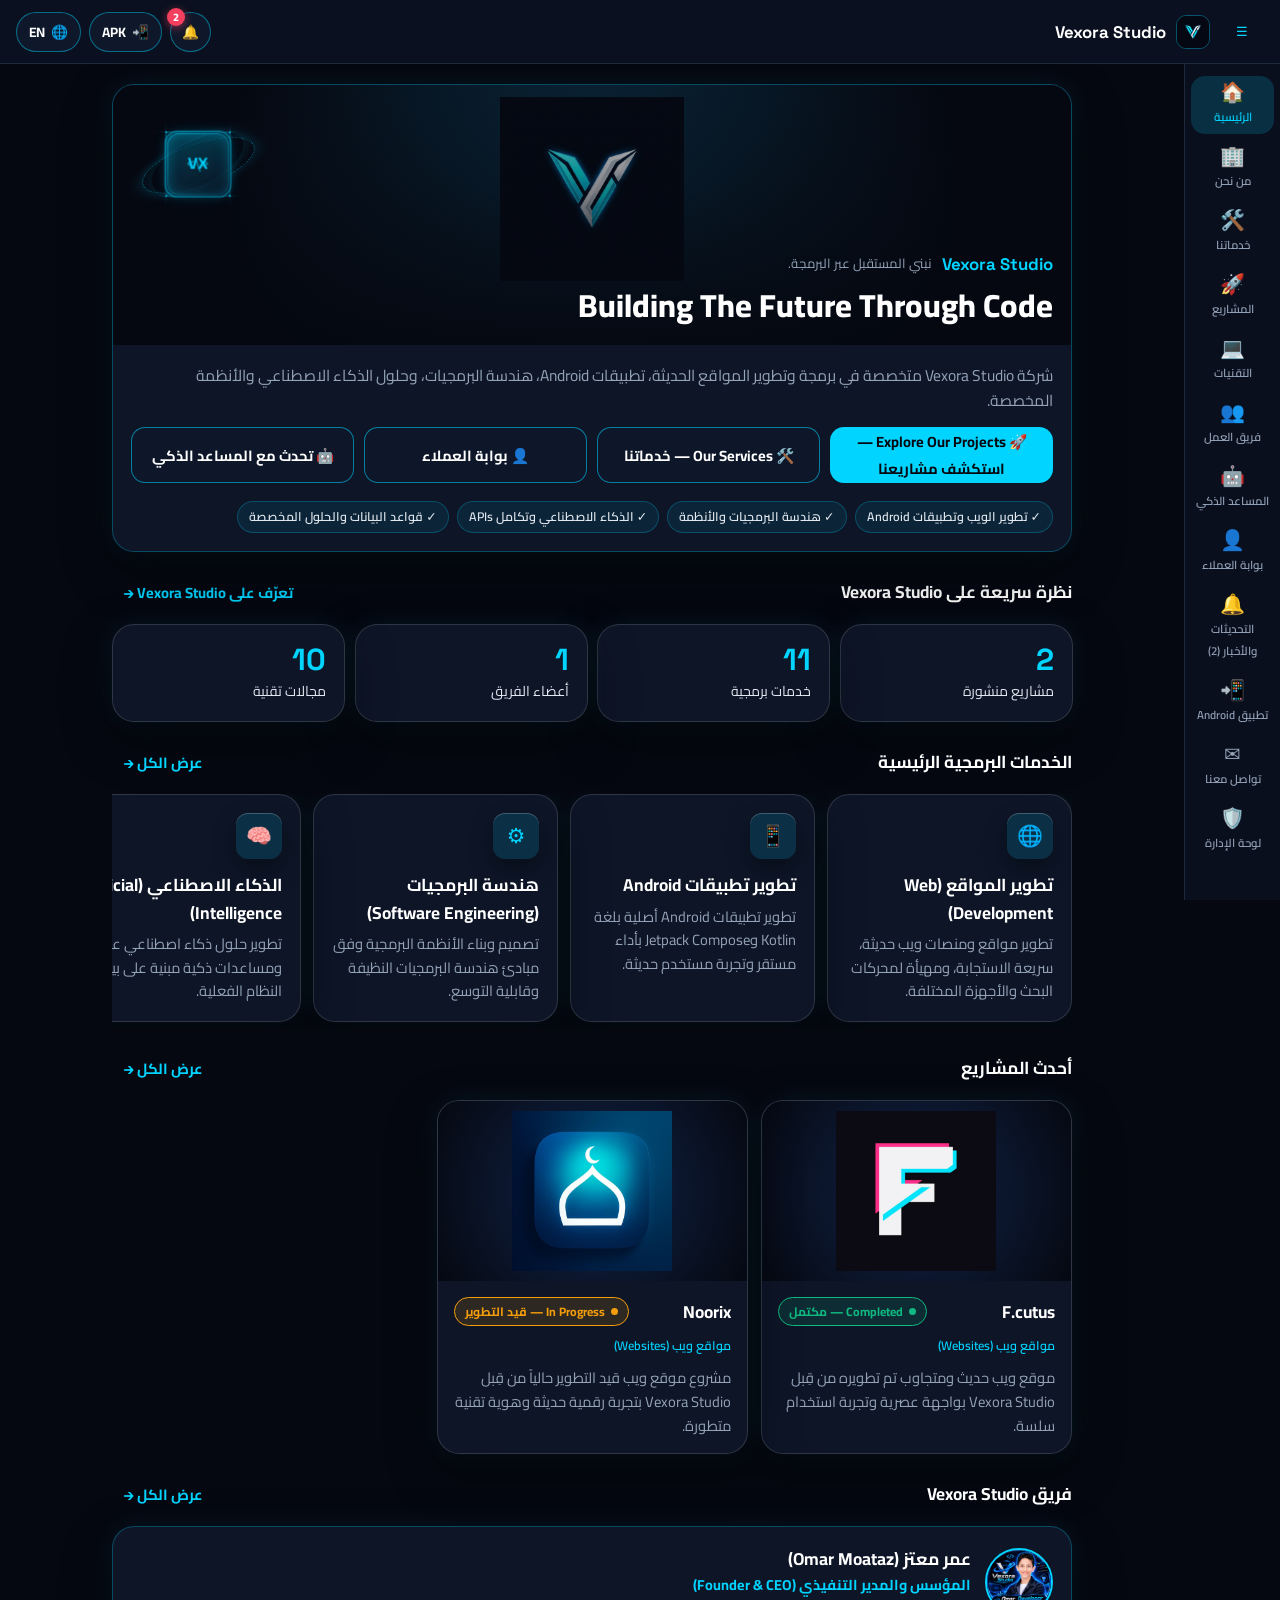
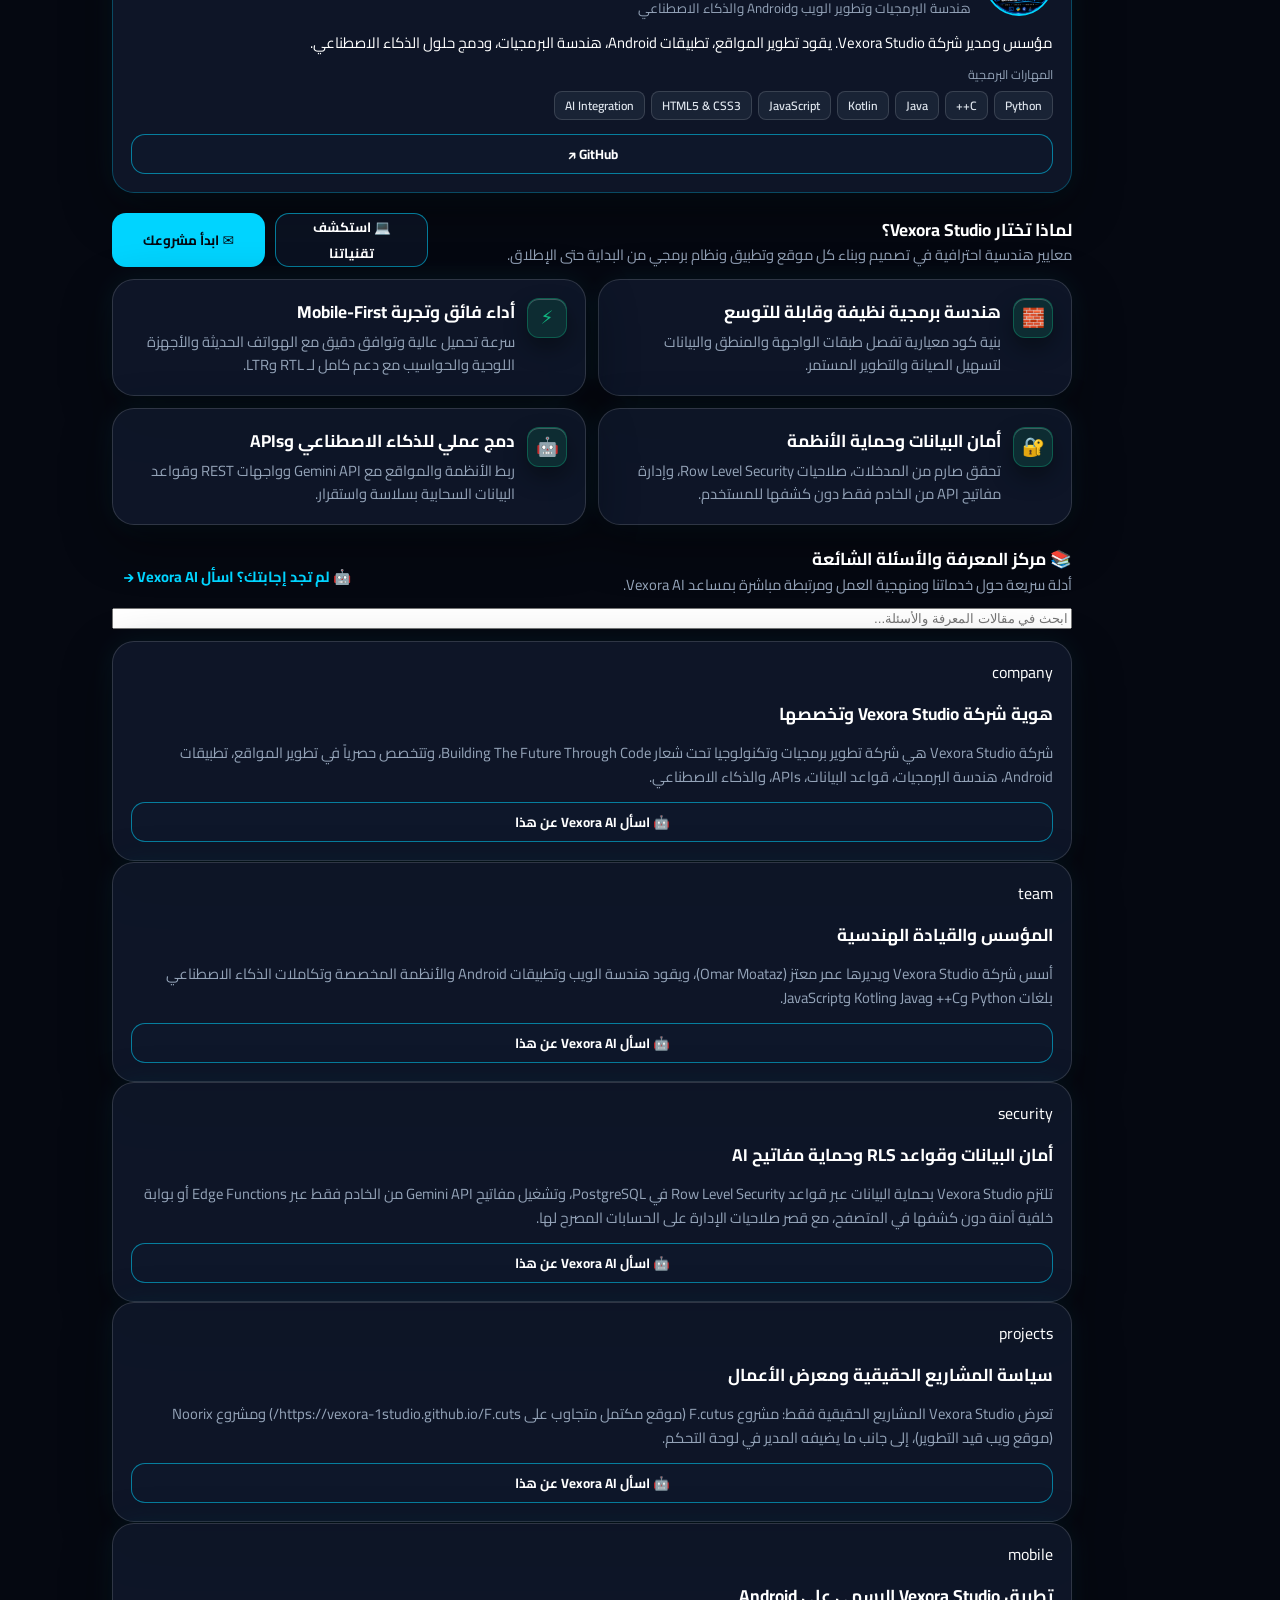
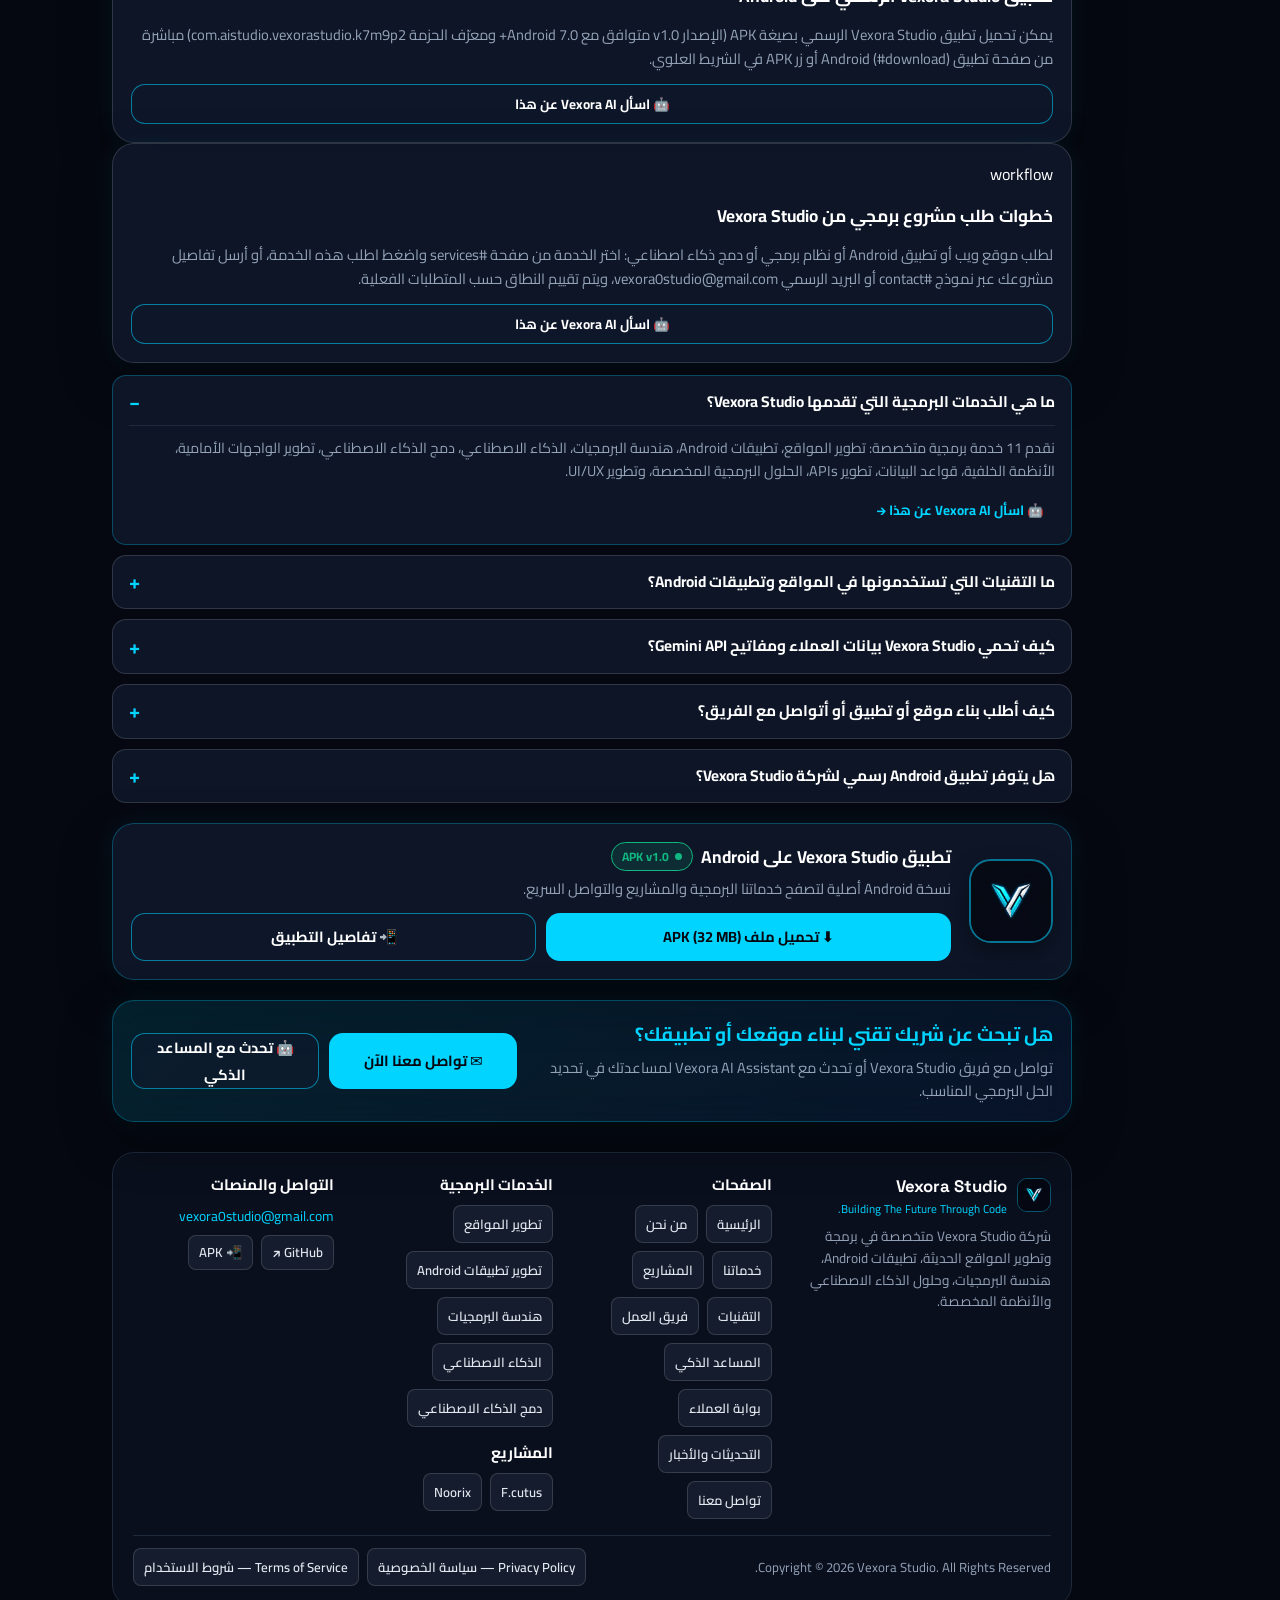
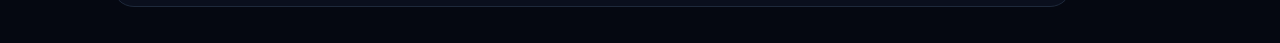
==== commit df5cc669: "feat: implement project management and ecosystem features Expand the project schema to include track" ====
--- a/index.html
+++ b/index.html
@@ -19,7 +19,7 @@
   <link rel="preconnect" href="https://fonts.googleapis.com" />
   <link rel="preconnect" href="https://fonts.gstatic.com" crossorigin />
   <link href="https://fonts.googleapis.com/css2?family=Cairo:wght@400;600;700;800&family=Plus+Jakarta+Sans:wght@400;500;600;700;800&family=Space+Grotesk:wght@500;700&display=swap" rel="stylesheet" />
-  <link rel="stylesheet" href="website/styles.css?v=20261128b" />
+  <link rel="stylesheet" href="website/styles.css?v=20261128d" />
   <script type="application/ld+json">
   {
     "@context": "https://schema.org",
@@ -126,11 +126,13 @@
 
   <div id="toast" class="toast" role="status" aria-live="polite" hidden></div>
 
-  <script src="website/vexora-config.js?v=20261128b"></script>
-  <script src="website/supabase-client.js?v=20261128b"></script>
-  <script src="website/i18n.js?v=20261128b"></script>
-  <script src="website/portal-ui.js?v=20261128b"></script>
-  <script src="website/admin-enterprise.js?v=20261128b"></script>
-  <script src="website/app.js?v=20261128b"></script>
+  <script src="website/vexora-config.js?v=20261128d"></script>
+  <script src="website/supabase-client.js?v=20261128d"></script>
+  <script src="website/i18n.js?v=20261128d"></script>
+  <script src="website/ecosystem-ui.js?v=20261128d"></script>
+  <script src="website/portal-ui.js?v=20261128d"></script>
+  <script src="website/admin-enterprise.js?v=20261128d"></script>
+  <script src="website/vexora-ai-platform.js?v=20261128d"></script>
+  <script src="website/app.js?v=20261128d"></script>
 </body>
 </html>
--- a/website/styles.css
+++ b/website/styles.css
@@ -2286,3 +2286,373 @@
   }
 }
 
+/* =========================================================
+   VEXORA AI — AUTONOMOUS MULTIMODAL WORKSPACE UI
+   ========================================================= */
+.vx-ai-shell {
+  display: grid;
+  grid-template-columns: 272px minmax(0, 1fr);
+  gap: 16px;
+  align-items: start;
+}
+
+.vx-ai-shell.collapsed {
+  grid-template-columns: 60px minmax(0, 1fr);
+}
+
+.vx-ai-sidebar {
+  position: sticky;
+  top: calc(var(--topbar-h) + 12px);
+  padding: 12px;
+  display: flex;
+  flex-direction: column;
+  gap: 10px;
+  max-height: calc(100vh - var(--topbar-h) - 26px);
+  overflow: hidden;
+}
+
+.vx-ai-side-head {
+  display: flex;
+  align-items: center;
+  gap: 8px;
+}
+
+.vx-ai-side-body {
+  display: flex;
+  flex-direction: column;
+  gap: 10px;
+  min-height: 0;
+  flex: 1;
+}
+
+.vx-ai-shell.collapsed .vx-ai-side-body,
+.vx-ai-shell.collapsed #vxNewChatBtn {
+  display: none;
+}
+
+.vx-thread-list {
+  display: flex;
+  flex-direction: column;
+  gap: 6px;
+  overflow-y: auto;
+  max-height: 330px;
+  padding-inline-end: 2px;
+}
+
+.vx-thread-item {
+  display: flex;
+  align-items: center;
+  gap: 4px;
+  padding: 6px 8px;
+  border-radius: 12px;
+  border: 1px solid transparent;
+  background: rgba(15, 23, 42, 0.45);
+  transition: border-color 0.18s ease, background 0.18s ease;
+}
+
+.vx-thread-item:hover {
+  border-color: rgba(0, 212, 255, 0.35);
+  background: rgba(0, 212, 255, 0.08);
+}
+
+.vx-thread-item.active {
+  border-color: rgba(0, 212, 255, 0.6);
+  background: rgba(0, 212, 255, 0.14);
+}
+
+.vx-thread-select {
+  flex: 1;
+  min-width: 0;
+  border: 0;
+  background: transparent;
+  color: var(--text-primary);
+  text-align: start;
+  cursor: pointer;
+  display: flex;
+  flex-direction: column;
+  gap: 2px;
+  padding: 2px;
+  font: inherit;
+}
+
+.vx-thread-title {
+  font-size: 0.84rem;
+  font-weight: 700;
+  white-space: nowrap;
+  overflow: hidden;
+  text-overflow: ellipsis;
+}
+
+.vx-thread-meta {
+  font-size: 0.72rem;
+  color: var(--text-muted);
+}
+
+.vx-thread-actions {
+  display: flex;
+  gap: 2px;
+  flex-shrink: 0;
+}
+
+.vx-side-tools {
+  display: flex;
+  flex-direction: column;
+  gap: 6px;
+  padding-top: 8px;
+  border-top: 1px solid var(--subtle-outline);
+}
+
+.vx-ai-main {
+  min-width: 0;
+  display: flex;
+  flex-direction: column;
+  gap: 12px;
+}
+
+.vx-ai-topbar {
+  padding: 12px 16px;
+  display: flex;
+  align-items: center;
+  justify-content: space-between;
+  flex-wrap: wrap;
+  gap: 10px;
+}
+
+#vxMobileThreadsBtn {
+  display: none;
+}
+
+.vx-compact-select {
+  min-height: 36px;
+  padding: 4px 10px;
+  border-radius: 10px;
+  border: 1px solid rgba(0, 212, 255, 0.35);
+  background: rgba(11, 17, 32, 0.85);
+  color: var(--text-primary);
+  font: inherit;
+  font-size: 0.84rem;
+  font-weight: 600;
+}
+
+.vx-chat-container {
+  display: flex;
+  flex-direction: column;
+  gap: 10px;
+  padding: 14px;
+}
+
+.vx-chat-box {
+  min-height: 360px;
+  max-height: 62vh;
+  overflow-y: auto;
+  display: flex;
+  flex-direction: column;
+  gap: 12px;
+  padding: 6px 4px;
+}
+
+.vx-composer {
+  display: flex;
+  align-items: flex-end;
+  gap: 8px;
+  padding: 8px;
+  border-radius: 14px;
+  border: 1px solid rgba(0, 212, 255, 0.32);
+  background: rgba(5, 8, 17, 0.62);
+}
+
+.vx-composer textarea {
+  flex: 1;
+  min-width: 0;
+  min-height: 44px;
+  max-height: 150px;
+  border: 0;
+  background: transparent;
+  color: var(--text-primary);
+  font: inherit;
+  font-size: 0.94rem;
+  resize: vertical;
+  outline: none;
+  padding: 8px 4px;
+}
+
+.vx-msg-actions {
+  display: flex;
+  flex-wrap: wrap;
+  gap: 4px;
+  margin-top: 8px;
+  padding-top: 6px;
+  border-top: 1px solid rgba(148, 163, 184, 0.16);
+}
+
+.vx-fb-active {
+  color: var(--neon-cyan) !important;
+  background: rgba(0, 212, 255, 0.14) !important;
+  border-radius: 8px;
+}
+
+.vx-thought-box {
+  margin: 4px 0 8px;
+  padding: 8px 10px;
+  border-radius: 10px;
+  background: rgba(41, 121, 255, 0.1);
+  border: 1px solid rgba(41, 121, 255, 0.32);
+  font-size: 0.82rem;
+}
+
+.vx-thought-box summary {
+  cursor: pointer;
+  font-weight: 700;
+  color: var(--neon-cyan);
+}
+
+.vx-thought-text {
+  margin-top: 6px;
+  color: var(--text-soft);
+  white-space: pre-wrap;
+  line-height: 1.5;
+}
+
+.vx-sources-box {
+  margin-top: 8px;
+  padding-top: 8px;
+  border-top: 1px solid rgba(148, 163, 184, 0.16);
+}
+
+.vx-typing-dots {
+  display: inline-block;
+  color: var(--neon-cyan);
+  font-weight: 600;
+  animation: vxPulse 1.2s ease-in-out infinite;
+}
+
+@keyframes vxPulse {
+  0%, 100% { opacity: 0.5; }
+  50% { opacity: 1; }
+}
+
+/* Markdown & Syntax Highlighting */
+.vx-md-body {
+  display: flex;
+  flex-direction: column;
+  gap: 4px;
+  line-height: 1.65;
+  word-break: break-word;
+}
+
+.vx-md-p {
+  margin: 0;
+}
+
+.vx-md-h {
+  margin: 6px 0 2px;
+  color: var(--neon-cyan);
+}
+
+.vx-md-list {
+  margin: 2px 0 4px;
+  padding-inline-start: 20px;
+}
+
+.vx-md-quote {
+  margin: 4px 0;
+  padding: 6px 12px;
+  border-inline-start: 3px solid var(--neon-cyan);
+  background: rgba(0, 212, 255, 0.08);
+  border-radius: 6px;
+  color: var(--text-soft);
+}
+
+.vx-md-link {
+  color: var(--neon-cyan);
+  text-decoration: underline;
+}
+
+.vx-inline-code {
+  padding: 1px 6px;
+  border-radius: 6px;
+  background: rgba(0, 212, 255, 0.14);
+  color: var(--neon-cyan);
+  font-family: "Space Grotesk", ui-monospace, monospace;
+  font-size: 0.86em;
+}
+
+.vx-code-card {
+  margin: 6px 0;
+  border-radius: 12px;
+  overflow: hidden;
+  border: 1px solid rgba(0, 212, 255, 0.32);
+  background: #040814;
+  direction: ltr;
+  text-align: left;
+}
+
+.vx-code-head {
+  display: flex;
+  align-items: center;
+  justify-content: space-between;
+  padding: 6px 12px;
+  background: rgba(15, 23, 42, 0.92);
+  border-bottom: 1px solid rgba(148, 163, 184, 0.18);
+}
+
+.vx-code-lang {
+  font-family: "Space Grotesk", monospace;
+  font-size: 0.76rem;
+  font-weight: 700;
+  text-transform: uppercase;
+  color: var(--neon-cyan);
+}
+
+.vx-code-pre {
+  margin: 0;
+  padding: 12px;
+  overflow-x: auto;
+  font-family: "Space Grotesk", ui-monospace, SFMono-Regular, monospace;
+  font-size: 0.84rem;
+  line-height: 1.55;
+  color: #e2e8f0;
+}
+
+.vx-tok-kw { color: #38bdf8; font-weight: 700; }
+.vx-tok-str { color: #34d399; }
+.vx-tok-com { color: #64748b; font-style: italic; }
+.vx-tok-num { color: #f59e0b; }
+
+.vx-sandbox-frame {
+  width: 100%;
+  height: 360px;
+  border: 1px solid rgba(0, 212, 255, 0.35);
+  border-radius: 12px;
+  background: #ffffff;
+}
+
+@media (max-width: 960px) {
+  .vx-ai-shell,
+  .vx-ai-shell.collapsed {
+    grid-template-columns: 1fr;
+  }
+
+  .vx-ai-sidebar {
+    position: static;
+    max-height: none;
+  }
+
+  .vx-ai-shell.collapsed .vx-ai-sidebar {
+    display: none;
+  }
+
+  #vxMobileThreadsBtn {
+    display: inline-flex;
+  }
+}
+
+html[data-theme="light"] .vx-thread-item {
+  background: rgba(241, 245, 249, 0.9);
+}
+
+html[data-theme="light"] .vx-compact-select,
+html[data-theme="light"] .vx-composer {
+  background: #f8fafc;
+  color: var(--text-primary);
+}
